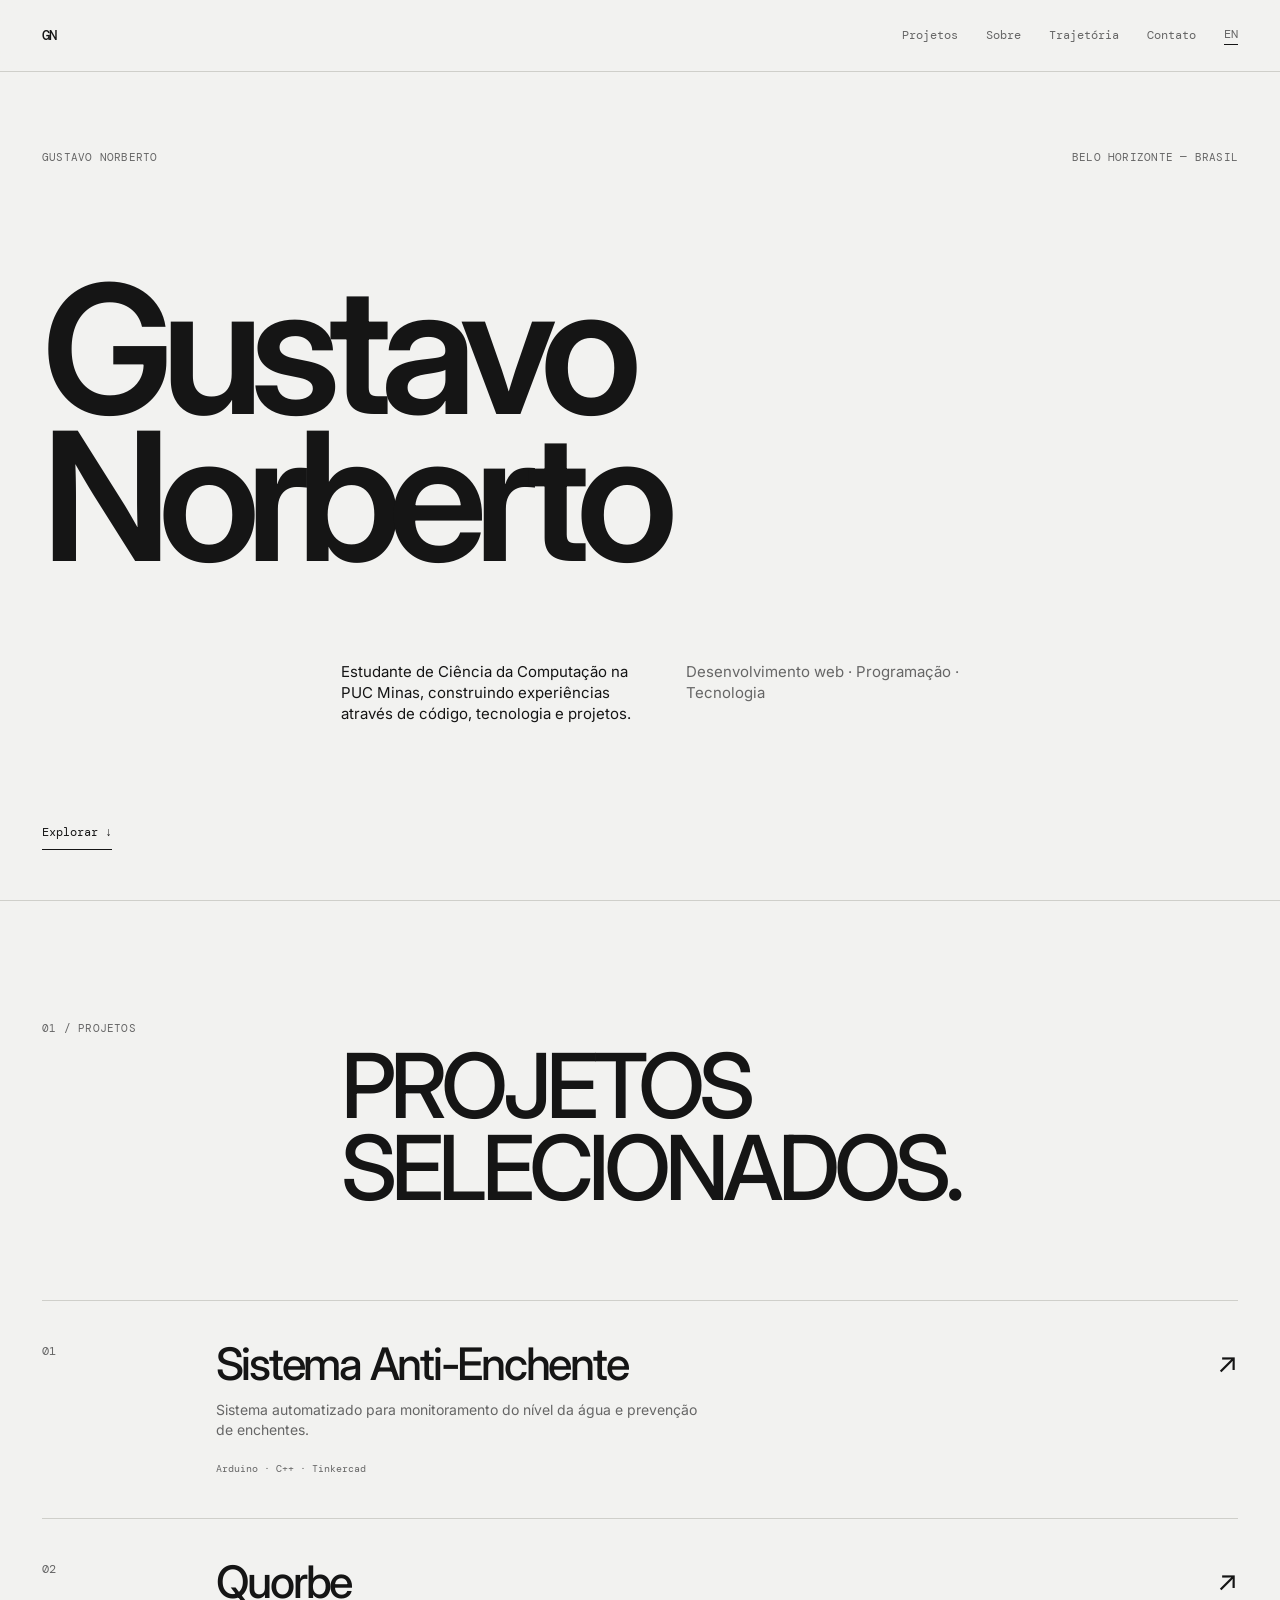
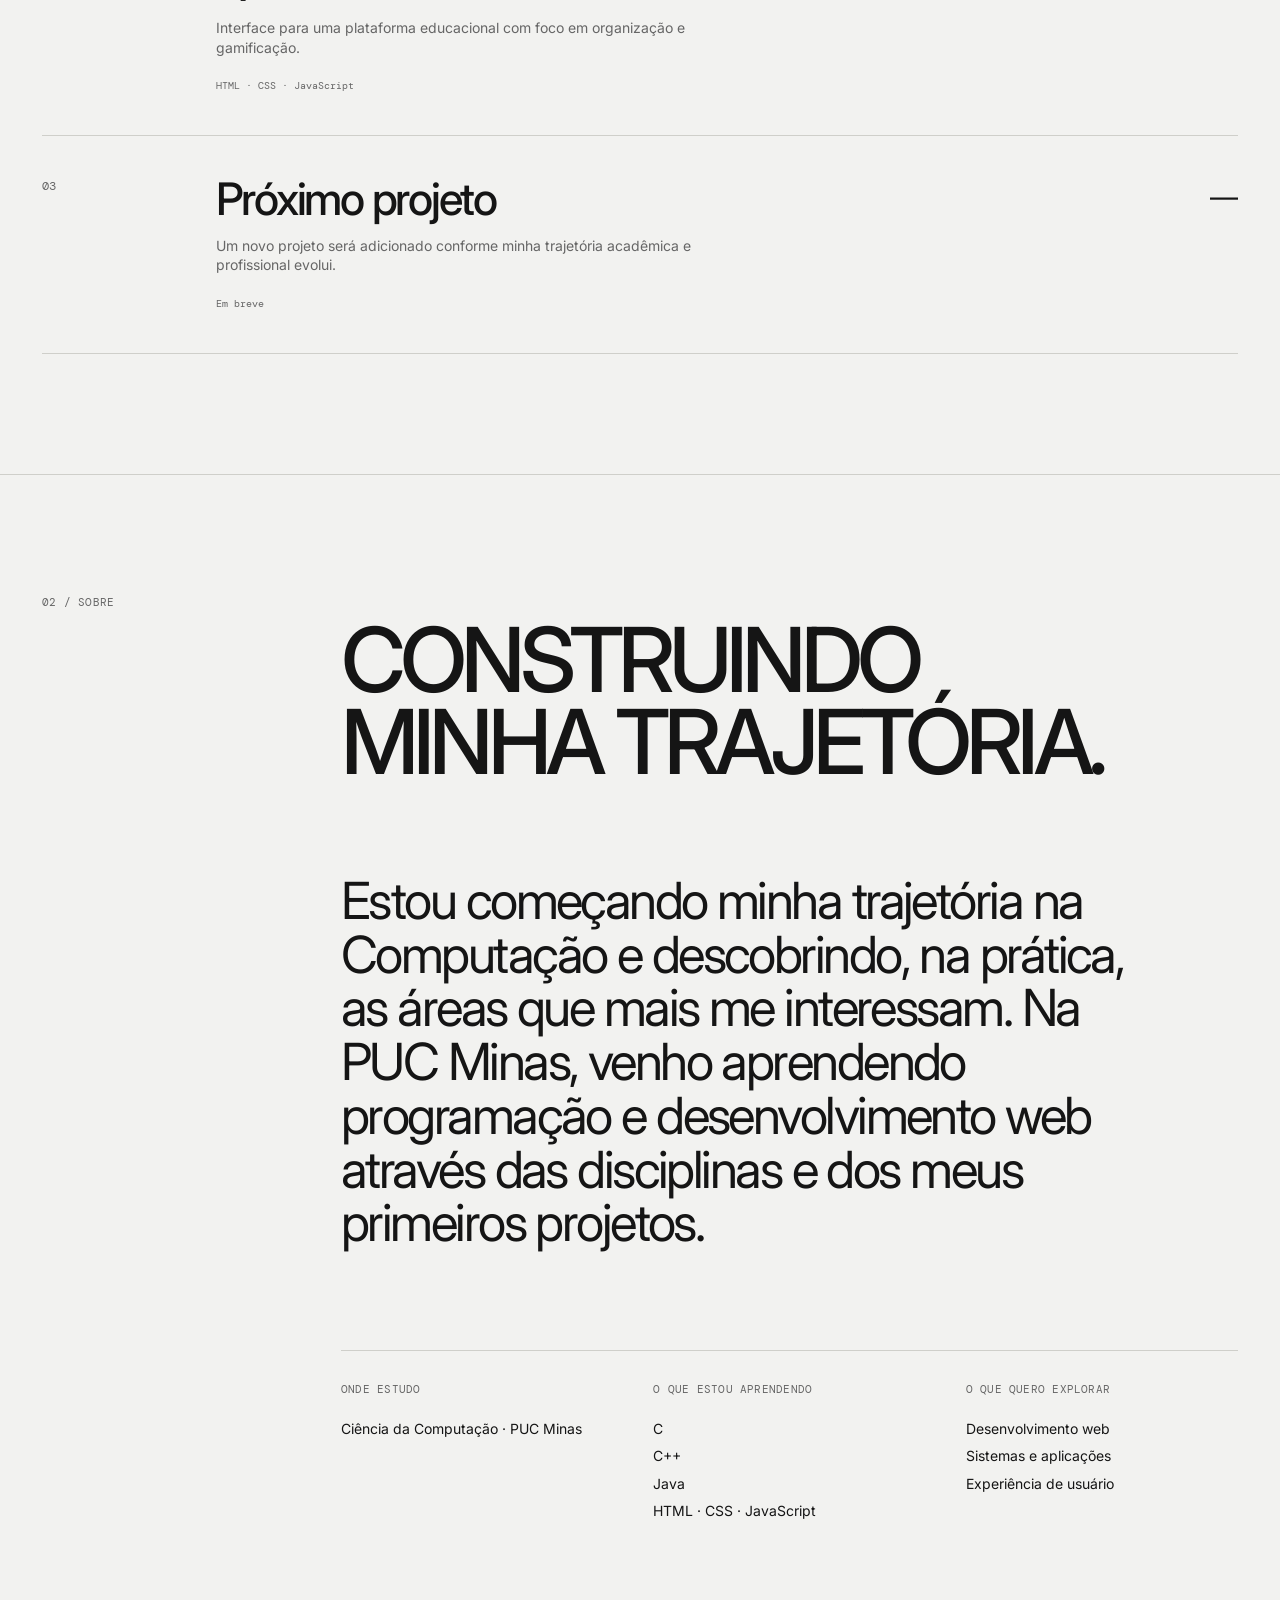
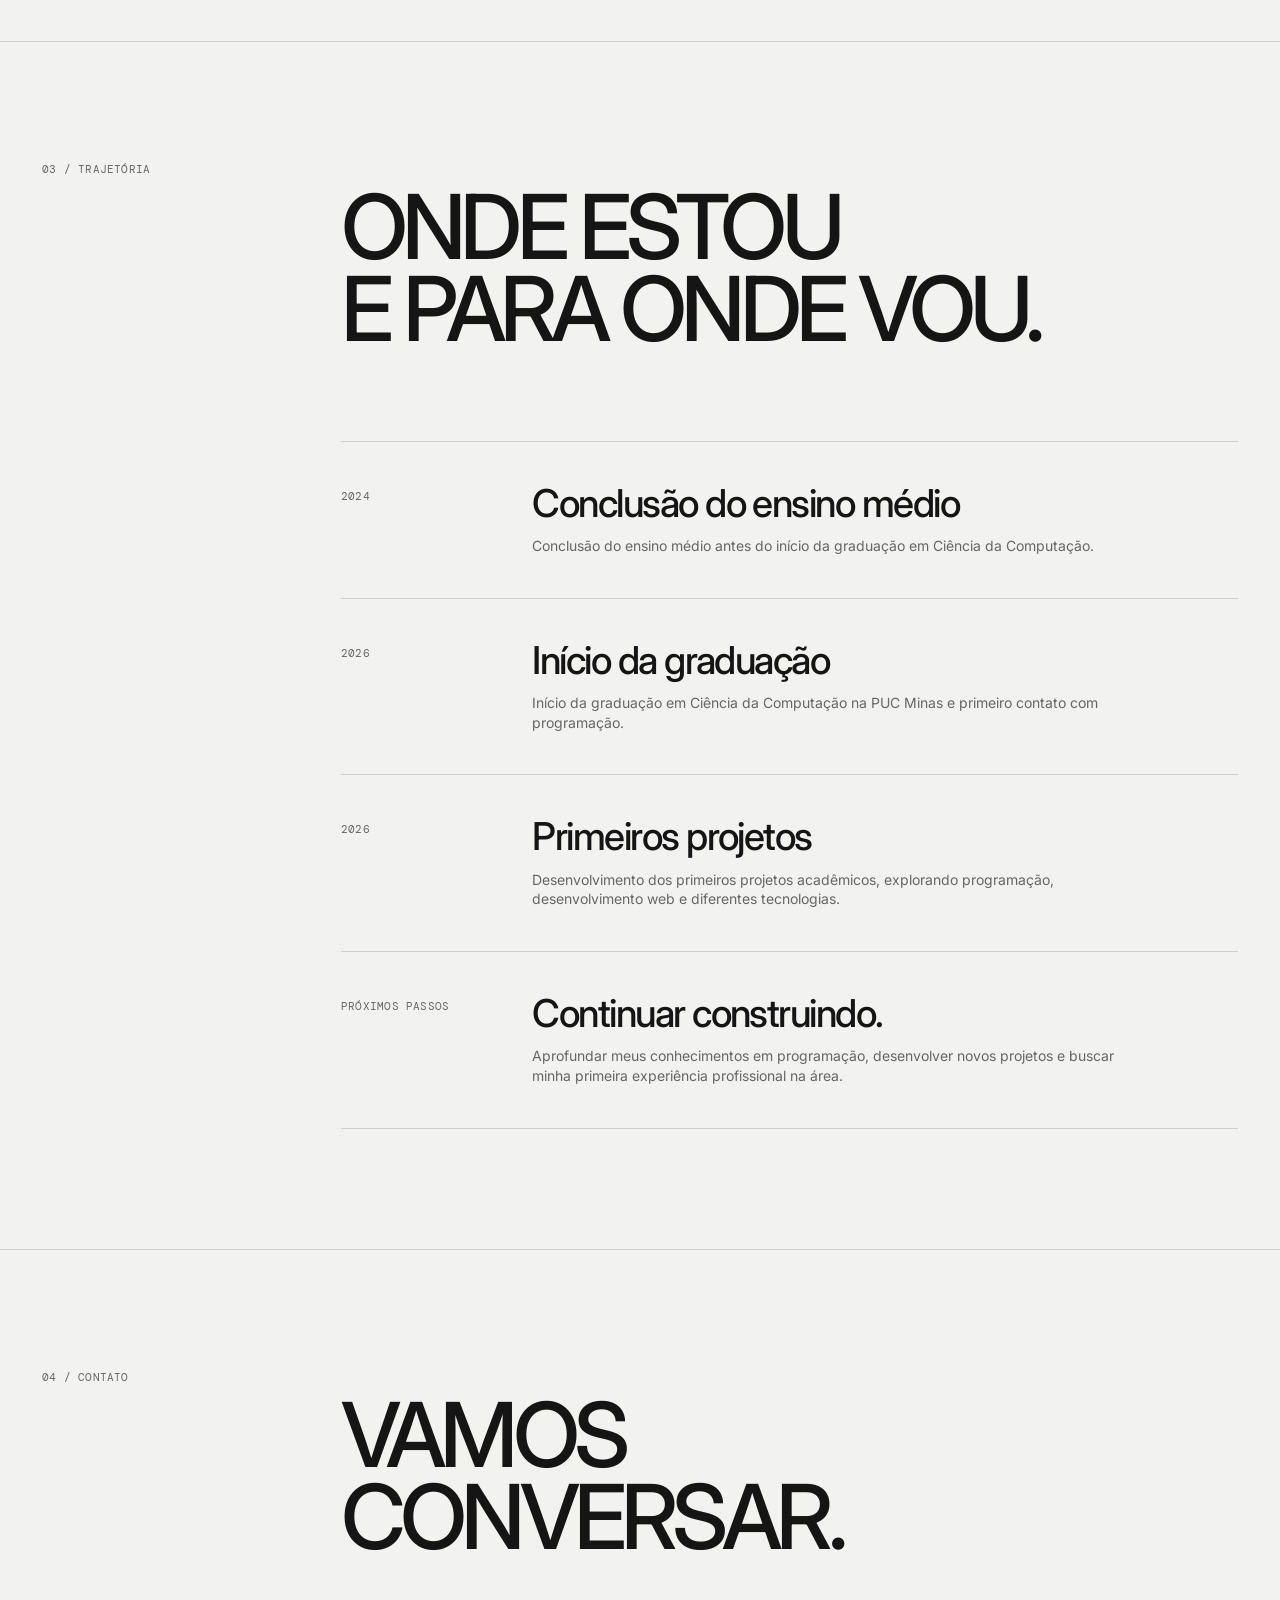
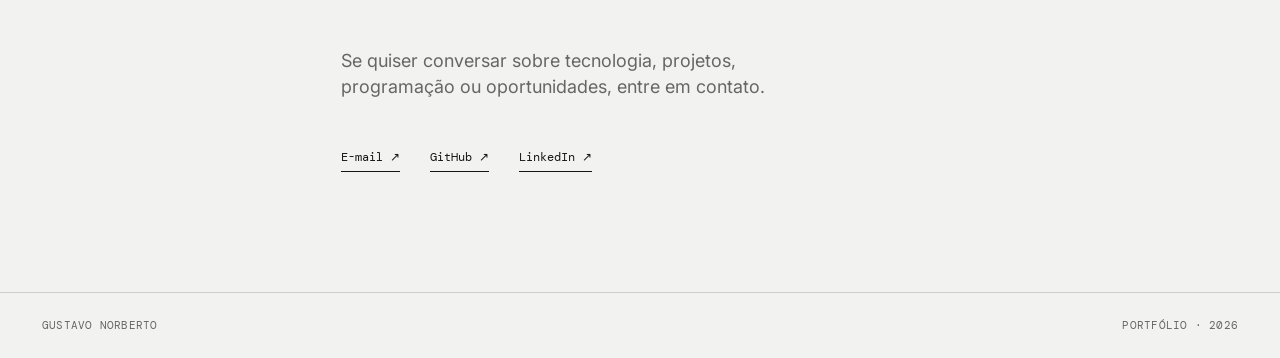
==== index.html @ da874406 "Adiciona portfólio" ====
<!DOCTYPE html>
<html lang="pt-BR">

<head>
    <meta charset="UTF-8">
    <meta name="viewport" content="width=device-width, initial-scale=1.0">

    <title>Gustavo Norberto — Portfólio</title>

    <link rel="stylesheet" href="css/style.css">
</head>

<body>

    <header>

        <a href="index.html" class="logo">GN</a>

        <nav>
            <a href="#projetos" data-pt="Projetos" data-en="Projects">Projetos</a>
            <a href="#sobre" data-pt="Sobre" data-en="About">Sobre</a>
            <a href="#trajetoria" data-pt="Trajetória" data-en="Journey">Trajetória</a>
            <a href="#contato" data-pt="Contato" data-en="Contact">Contato</a>

            <button id="language-toggle">EN</button>
        </nav>

    </header>

    <main>

        <section class="hero">

            <div class="hero-meta">
                <span>Gustavo Norberto</span>
                <span
                    data-pt="Belo Horizonte — Brasil"
                    data-en="Belo Horizonte — Brazil"
                >
                    Belo Horizonte — Brasil
                </span>
            </div>

            <div class="hero-title">

                <h1>
                    Gustavo<br>
                    Norberto
                </h1>

            </div>

            <div class="hero-info">

                <p
                    data-pt="Estudante de Ciência da Computação na PUC Minas, construindo experiências através de código, tecnologia e projetos."
                    data-en="Computer Science student at PUC Minas, building experiences through code, technology and projects."
                >
                    Estudante de Ciência da Computação na PUC Minas,
                    construindo experiências através de código,
                    tecnologia e projetos.
                </p>

                <p
                    data-pt="Desenvolvimento web · Programação · Tecnologia"
                    data-en="Web development · Programming · Technology"
                >
                    Desenvolvimento web · Programação · Tecnologia
                </p>

            </div>

            <a
                href="#projetos"
                class="scroll-link"
                data-pt="Explorar ↓"
                data-en="Explore ↓"
            >
                Explorar ↓
            </a>

        </section>

        <section class="projects" id="projetos">

            <div class="section-intro">

                <span
                    data-pt="01 / Projetos"
                    data-en="01 / Projects"
                >
                    01 / Projetos
                </span>

                <div>

                    <h2>
                        <span
                            data-pt="Projetos selecionados."
                            data-en="Selected projects."
                        >
                            Projetos selecionados.
                        </span>
                    </h2>

                </div>

            </div>

            <div class="project-list">

                <a href="projeto-enchente.html" class="project">

                    <span class="project-number">
                        01
                    </span>

                    <div class="project-info">

                        <h3
                            data-pt="Sistema Anti-Enchente"
                            data-en="Flood Prevention System"
                        >
                            Sistema Anti-Enchente
                        </h3>

                        <p
                            data-pt="Sistema automatizado para monitoramento do nível da água e prevenção de enchentes."
                            data-en="Automated system for monitoring water levels and preventing floods."
                        >
                            Sistema automatizado para monitoramento
                            do nível da água e prevenção de enchentes.
                        </p>

                        <span>
                            Arduino · C++ · Tinkercad
                        </span>

                    </div>

                    <span class="project-arrow">
                        ↗
                    </span>

                </a>

                <a href="projeto-estudos.html" class="project">

                    <span class="project-number">
                        02
                    </span>

                    <div class="project-info">

                        <h3>
                            Quorbe
                        </h3>

                        <p
                            data-pt="Interface para uma plataforma educacional com foco em organização e gamificação."
                            data-en="Interface for an educational platform focused on organization and gamification."
                        >
                            Interface para uma plataforma educacional
                            com foco em organização e gamificação.
                        </p>

                        <span>
                            HTML · CSS · JavaScript
                        </span>

                    </div>

                    <span class="project-arrow">
                        ↗
                    </span>

                </a>

                <a href="#" class="project">

                    <span class="project-number">
                        03
                    </span>

                    <div class="project-info">

                        <h3
                            data-pt="Próximo projeto"
                            data-en="Next project"
                        >
                            Próximo projeto
                        </h3>

                        <p
                            data-pt="Um novo projeto será adicionado conforme minha trajetória acadêmica e profissional evolui."
                            data-en="A new project will be added as my academic and professional journey evolves."
                        >
                            Um novo projeto será adicionado conforme
                            minha trajetória acadêmica e profissional evolui.
                        </p>

                        <span
                            data-pt="Em breve"
                            data-en="Coming soon"
                        >
                            Em breve
                        </span>

                    </div>

                    <span class="project-arrow">
                        —
                    </span>

                </a>

            </div>

        </section>

        <section class="about" id="sobre">

            <div class="section-intro">

                <span
                    data-pt="02 / Sobre"
                    data-en="02 / About"
                >
                    02 / Sobre
                </span>

                <div>

                    <h2>
                        <span
                            data-pt="Construindo"
                            data-en="Building"
                        >
                            Construindo
                        </span>
                        <br>
                        <span
                            data-pt="minha trajetória."
                            data-en="my journey."
                        >
                            minha trajetória.
                        </span>
                    </h2>

                </div>

            </div>

            <div class="about-content">

                <p
                    class="about-text"
                    data-pt="Estou começando minha trajetória na Computação e descobrindo, na prática, as áreas que mais me interessam. Na PUC Minas, venho aprendendo programação e desenvolvimento web através das disciplinas e dos meus primeiros projetos."
                    data-en="I am starting my journey in Computer Science and discovering, through practice, the areas that interest me most. At PUC Minas, I have been learning programming and web development through my courses and my first projects."
                >
                    Estou começando minha trajetória na Computação e descobrindo,
                    na prática, as áreas que mais me interessam. Na PUC Minas,
                    venho aprendendo programação e desenvolvimento web através
                    das disciplinas e dos meus primeiros projetos.
                </p>

                <div class="about-details">

                    <div>

                        <span
                            data-pt="Onde estudo"
                            data-en="Where I study"
                        >
                            Onde estudo
                        </span>

                        <p
                            data-pt="Ciência da Computação · PUC Minas"
                            data-en="Computer Science · PUC Minas"
                        >
                            Ciência da Computação · PUC Minas
                        </p>

                    </div>

                    <div>

                        <span
                            data-pt="O que estou aprendendo"
                            data-en="What I am learning"
                        >
                            O que estou aprendendo
                        </span>

                        <p>C</p>
                        <p>C++</p>
                        <p>Java</p>
                        <p>HTML · CSS · JavaScript</p>

                    </div>

                    <div>

                        <span
                            data-pt="O que quero explorar"
                            data-en="What I want to explore"
                        >
                            O que quero explorar
                        </span>

                        <p
                            data-pt="Desenvolvimento web"
                            data-en="Web development"
                        >
                            Desenvolvimento web
                        </p>

                        <p
                            data-pt="Sistemas e aplicações"
                            data-en="Systems and applications"
                        >
                            Sistemas e aplicações
                        </p>

                        <p
                            data-pt="Experiência de usuário"
                            data-en="User experience"
                        >
                            Experiência de usuário
                        </p>

                    </div>

                </div>

            </div>

        </section>

        <section class="timeline" id="trajetoria">

            <div class="section-intro">

                <span
                    data-pt="03 / Trajetória"
                    data-en="03 / Journey"
                >
                    03 / Trajetória
                </span>

                <div>

                    <h2>
                        <span
                            data-pt="Onde estou"
                            data-en="Where I am"
                        >
                            Onde estou
                        </span>
                        <br>
                        <span
                            data-pt="e para onde vou."
                            data-en="and where I am going."
                        >
                            e para onde vou.
                        </span>
                    </h2>

                </div>

            </div>

            <div class="timeline-list">

                <div class="timeline-item">

                    <span>
                        2024
                    </span>

                    <div>

                        <h3
                            data-pt="Conclusão do ensino médio"
                            data-en="High school graduation"
                        >
                            Conclusão do ensino médio
                        </h3>

                        <p
                            data-pt="Conclusão do ensino médio antes do início da graduação em Ciência da Computação."
                            data-en="High school graduation before starting my Computer Science degree."
                        >
                            Conclusão do ensino médio antes do início
                            da graduação em Ciência da Computação.
                        </p>

                    </div>

                </div>

                <div class="timeline-item">

                    <span>
                        2026
                    </span>

                    <div>

                        <h3
                            data-pt="Início da graduação"
                            data-en="Starting university"
                        >
                            Início da graduação
                        </h3>

                        <p
                            data-pt="Início da graduação em Ciência da Computação na PUC Minas e primeiro contato com programação."
                            data-en="Started my Computer Science degree at PUC Minas and had my first contact with programming."
                        >
                            Início da graduação em Ciência da Computação
                            na PUC Minas e primeiro contato com programação.
                        </p>

                    </div>

                </div>

                <div class="timeline-item">

                    <span>
                        2026
                    </span>

                    <div>

                        <h3
                            data-pt="Primeiros projetos"
                            data-en="First projects"
                        >
                            Primeiros projetos
                        </h3>

                        <p
                            data-pt="Desenvolvimento dos primeiros projetos acadêmicos, explorando programação, desenvolvimento web e diferentes tecnologias."
                            data-en="Developed my first academic projects, exploring programming, web development and different technologies."
                        >
                            Desenvolvimento dos primeiros projetos acadêmicos,
                            explorando programação, desenvolvimento web e
                            diferentes tecnologias.
                        </p>

                    </div>

                </div>

                <div class="timeline-item">

                    <span
                        data-pt="Próximos passos"
                        data-en="Next steps"
                    >
                        Próximos passos
                    </span>

                    <div>

                        <h3
                            data-pt="Continuar construindo."
                            data-en="Keep building."
                        >
                            Continuar construindo.
                        </h3>

                        <p
                            data-pt="Aprofundar meus conhecimentos em programação, desenvolver novos projetos e buscar minha primeira experiência profissional na área."
                            data-en="Deepen my programming knowledge, develop new projects and pursue my first professional experience in the field."
                        >
                            Aprofundar meus conhecimentos em programação,
                            desenvolver novos projetos e buscar minha
                            primeira experiência profissional na área.
                        </p>

                    </div>

                </div>

            </div>

        </section>

        <section class="contact" id="contato">

            <div class="section-intro">

                <span
                    data-pt="04 / Contato"
                    data-en="04 / Contact"
                >
                    04 / Contato
                </span>

                <div>

                    <h2>
                        <span
                            data-pt="Vamos"
                            data-en="Let's"
                        >
                            Vamos
                        </span>
                        <br>
                        <span
                            data-pt="conversar."
                            data-en="talk."
                        >
                            conversar.
                        </span>
                    </h2>

                </div>

            </div>

            <div class="contact-content">

                <p
                    data-pt="Se quiser conversar sobre tecnologia, projetos, programação ou oportunidades, entre em contato."
                    data-en="If you would like to talk about technology, projects, programming or opportunities, get in touch."
                >
                    Se quiser conversar sobre tecnologia, projetos,
                    programação ou oportunidades, entre em contato.
                </p>

                <div class="social-links">

                    <a
                        href="mailto:gustavonmsouza@gmail.com"
                    >
                        E-mail ↗
                    </a>

                    <a
                        href="https://github.com/gustavonmsouza"
                        target="_blank"
                    >
                        GitHub ↗
                    </a>

                    <a
                        href="https://www.linkedin.com/in/gustavo-norberto"
                        target="_blank"
                    >
                        LinkedIn ↗
                    </a>

                </div>

            </div>

        </section>

    </main>

    <footer>

        <span>
            Gustavo Norberto
        </span>

        <span
            data-pt="Portfólio · 2026"
            data-en="Portfolio · 2026"
        >
            Portfólio · 2026
        </span>

    </footer>

    <script src="js/script.js"></script>

</body>

</html>
---- css/style.css ----
@import url('https://fonts.googleapis.com/css2?family=DM+Mono:wght@400;500&family=Inter:wght@400;500;600;700&display=swap');

:root {
    --cor-fundo: #F2F2F0;
    --cor-texto: #151515;
    --cor-texto-secundario: #666666;
    --cor-linha: #CFCFCA;
    --cor-fundo-suave: #E3E3DF;
}

* {
    margin: 0;
    padding: 0;
    box-sizing: border-box;
}

html {
    scroll-behavior: smooth;
}

body {
    background: var(--cor-fundo);
    color: var(--cor-texto);
    font-family: Inter, Arial, sans-serif;
    line-height: 1.4;
}

a {
    color: inherit;
    text-decoration: none;
}

header {
    position: fixed;
    top: 0;
    left: 0;
    width: 100%;
    height: 72px;
    padding: 0 42px;
    display: flex;
    align-items: center;
    justify-content: space-between;
    background: rgba(242, 242, 240, 0.88);
    backdrop-filter: blur(12px);
    border-bottom: 1px solid var(--cor-linha);
    z-index: 100;
}

.logo {
    font-family: "DM Mono", monospace;
    font-size: 14px;
    font-weight: 500;
    letter-spacing: -0.04em;
}

nav {
    display: flex;
    align-items: center;
    gap: 28px;
}

nav a {
    font-family: "DM Mono", monospace;
    font-size: 12px;
    color: var(--cor-texto-secundario);
    transition: color 0.2s ease;
}

nav a:hover {
    color: var(--cor-texto);
}

main {
    width: 100%;
}

section {
    width: 100%;
    max-width: 1440px;
    margin: 0 auto;
    padding: 120px 42px;
}

.hero {
    min-height: 100vh;
    padding-top: 150px;
    padding-bottom: 50px;
    display: flex;
    flex-direction: column;
    justify-content: space-between;
}

.hero-meta,
.section-intro,
.about-details span,
.timeline-item > span,
footer,
.label {
    font-family: "DM Mono", monospace;
    font-size: 11px;
    letter-spacing: 0.02em;
    text-transform: uppercase;
}

.hero-meta {
    display: flex;
    justify-content: space-between;
    color: var(--cor-texto-secundario);
}

.hero-title {
    padding: 80px 0 60px;
}

.hero-title h1 {
    font-size: clamp(72px, 14vw, 205px);
    line-height: 0.82;
    letter-spacing: -0.075em;
    font-weight: 600;
}

.hero-info {
    display: grid;
    grid-template-columns: 1fr 1fr;
    gap: 40px;
    max-width: 650px;
    margin-left: 25%;
    font-size: 15px;
}

.hero-info p:first-child {
    max-width: 330px;
}

.hero-info p:last-child {
    color: var(--cor-texto-secundario);
}

.scroll-link {
    width: fit-content;
    margin-top: 70px;
    padding-bottom: 8px;
    border-bottom: 1px solid var(--cor-texto);
    font-family: "DM Mono", monospace;
    font-size: 12px;
    transition: padding 0.2s ease;
}

.scroll-link:hover {
    padding-right: 18px;
}

.projects,
.about,
.timeline,
.contact {
    border-top: 1px solid var(--cor-linha);
}

.section-intro {
    display: grid;
    grid-template-columns: 25% 75%;
    color: var(--cor-texto-secundario);
    margin-bottom: 90px;
}

.section-intro > div {
    color: var(--cor-texto);
}

.section-intro h2 {
    margin-top: 24px;
    font-family: Inter, Arial, sans-serif;
    font-size: clamp(50px, 7vw, 100px);
    line-height: 0.92;
    letter-spacing: -0.065em;
    font-weight: 500;
}

.project-list {
    border-top: 1px solid var(--cor-linha);
}

.project {
    position: relative;
    display: grid;
    grid-template-columns: 12% 1fr 8%;
    gap: 30px;
    padding: 42px 0;
    border-bottom: 1px solid var(--cor-linha);
    transition: padding 0.35s ease, background 0.35s ease;
    overflow: hidden;
}

.project::before {
    content: "";
    position: absolute;
    left: 0;
    bottom: 0;
    width: 0;
    height: 1px;
    background: var(--cor-texto);
    transition: width 0.5s ease;
}

.project:hover {
    padding-left: 22px;
    padding-right: 22px;
    background: var(--cor-fundo-suave);
}

.project:hover::before {
    width: 100%;
}

.project-number {
    font-family: "DM Mono", monospace;
    font-size: 12px;
    color: var(--cor-texto-secundario);
}

.project-info h3 {
    font-size: clamp(28px, 3.5vw, 50px);
    line-height: 0.95;
    letter-spacing: -0.05em;
    font-weight: 500;
    transition: transform 0.35s ease;
}

.project:hover .project-info h3 {
    transform: translateX(8px);
}

.project-info p {
    max-width: 500px;
    margin-top: 15px;
    color: var(--cor-texto-secundario);
    font-size: 14px;
}

.project-info span {
    display: block;
    margin-top: 22px;
    font-family: "DM Mono", monospace;
    font-size: 10px;
    color: var(--cor-texto-secundario);
}

.project-arrow {
    justify-self: end;
    align-self: start;
    font-size: 28px;
    transition: transform 0.35s ease;
}

.project:hover .project-arrow {
    transform: translate(8px, -8px);
}

.about-content {
    display: grid;
    grid-template-columns: 25% 75%;
}

.about-text {
    grid-column: 2;
    max-width: 800px;
    font-size: clamp(28px, 4vw, 58px);
    line-height: 1.05;
    letter-spacing: -0.05em;
}

.about-details {
    grid-column: 2;
    display: grid;
    grid-template-columns: repeat(3, 1fr);
    gap: 40px;
    margin-top: 100px;
    padding-top: 25px;
    border-top: 1px solid var(--cor-linha);
}

.about-details span {
    color: var(--cor-texto-secundario);
}

.about-details p {
    margin-top: 8px;
    font-size: 14px;
}

.about-details p:first-of-type {
    margin-top: 20px;
}

.timeline-list {
    margin-left: 25%;
    border-top: 1px solid var(--cor-linha);
}

.timeline-item {
    display: grid;
    grid-template-columns: 18% 1fr;
    gap: 30px;
    padding: 42px 0;
    border-bottom: 1px solid var(--cor-linha);
    transition: background 0.3s ease, padding-left 0.3s ease, padding-right 0.3s ease;
}

.timeline-item:hover {
    padding-left: 18px;
    padding-right: 18px;
    background: var(--cor-fundo-suave);
}

.timeline-item > span {
    padding-top: 5px;
    color: var(--cor-texto-secundario);
    transition: color 0.3s ease;
}

.timeline-item:hover > span {
    color: var(--cor-texto);
}

.timeline-item h3 {
    font-size: clamp(26px, 3vw, 42px);
    line-height: 1;
    letter-spacing: -0.04em;
    font-weight: 500;
    transition: transform 0.3s ease;
}

.timeline-item:hover h3 {
    transform: translateX(8px);
}

.timeline-item p {
    max-width: 600px;
    margin-top: 14px;
    color: var(--cor-texto-secundario);
    font-size: 14px;
}

.contact-content {
    margin-left: 25%;
    max-width: 750px;
}

.contact-content > p {
    max-width: 500px;
    color: var(--cor-texto-secundario);
    font-size: 18px;
}

.social-links {
    display: flex;
    gap: 30px;
    margin-top: 50px;
}

.social-links a {
    font-family: "DM Mono", monospace;
    font-size: 12px;
    border-bottom: 1px solid var(--cor-texto);
    padding-bottom: 5px;
}

#language-toggle {
    background: none;
    border: 0;
    border-bottom: 1px solid var(--cor-texto);
    color: var(--cor-texto-secundario);
    padding: 0 0 2px;
    margin: 0;
    font-family: "DM Mono", monospace;
    font-size: 12px;
    line-height: 1.4;
    cursor: pointer;
    transition: color 0.2s ease, opacity 0.2s ease;
}

#language-toggle:hover {
    color: var(--cor-texto);
    opacity: 0.5;
}

footer {
    max-width: 1440px;
    margin: 0 auto;
    padding: 25px 42px;
    display: flex;
    justify-content: space-between;
    color: var(--cor-texto-secundario);
    border-top: 1px solid var(--cor-linha);
}

@media (max-width: 800px) {

    header {
        height: 64px;
        padding: 0 20px;
    }

    nav {
        gap: 14px;
    }

    nav a {
        font-size: 10px;
    }

    #language-toggle {
        font-size: 10px;
    }

    section {
        padding: 90px 20px;
    }

    .hero {
        padding-top: 120px;
    }

    .hero-meta {
        font-size: 9px;
    }

    .hero-meta span:last-child {
        display: none;
    }

    .hero-title {
        padding: 70px 0 45px;
    }

    .hero-title h1 {
        font-size: clamp(64px, 19vw, 130px);
    }

    .hero-info {
        grid-template-columns: 1fr;
        margin-left: 0;
        gap: 12px;
    }

    .hero-info p:last-child {
        margin-top: 10px;
    }

    .section-intro {
        grid-template-columns: 1fr;
        gap: 25px;
        margin-bottom: 60px;
    }

    .section-intro h2 {
        font-size: 55px;
    }

    .project {
        grid-template-columns: 40px 1fr 25px;
        gap: 10px;
        padding: 28px 0;
    }

    .project:hover {
        padding-left: 8px;
        padding-right: 8px;
    }

    .project-info h3 {
        font-size: 27px;
    }

    .project-info p {
        font-size: 13px;
    }

    .project-arrow {
        font-size: 20px;
    }

    .about-content {
        display: block;
    }

    .about-text {
        font-size: 34px;
    }

    .about-details {
        grid-template-columns: 1fr;
        gap: 35px;
        margin-top: 70px;
    }

    .timeline-list,
    .contact-content {
        margin-left: 0;
    }

    .timeline-item {
        grid-template-columns: 1fr;
        gap: 20px;
        padding: 30px 0;
    }

    .timeline-item:hover {
        padding-left: 8px;
        padding-right: 8px;
    }

    .timeline-item h3 {
        font-size: 30px;
    }

    footer {
        padding: 22px 20px;
        font-size: 9px;
    }
}
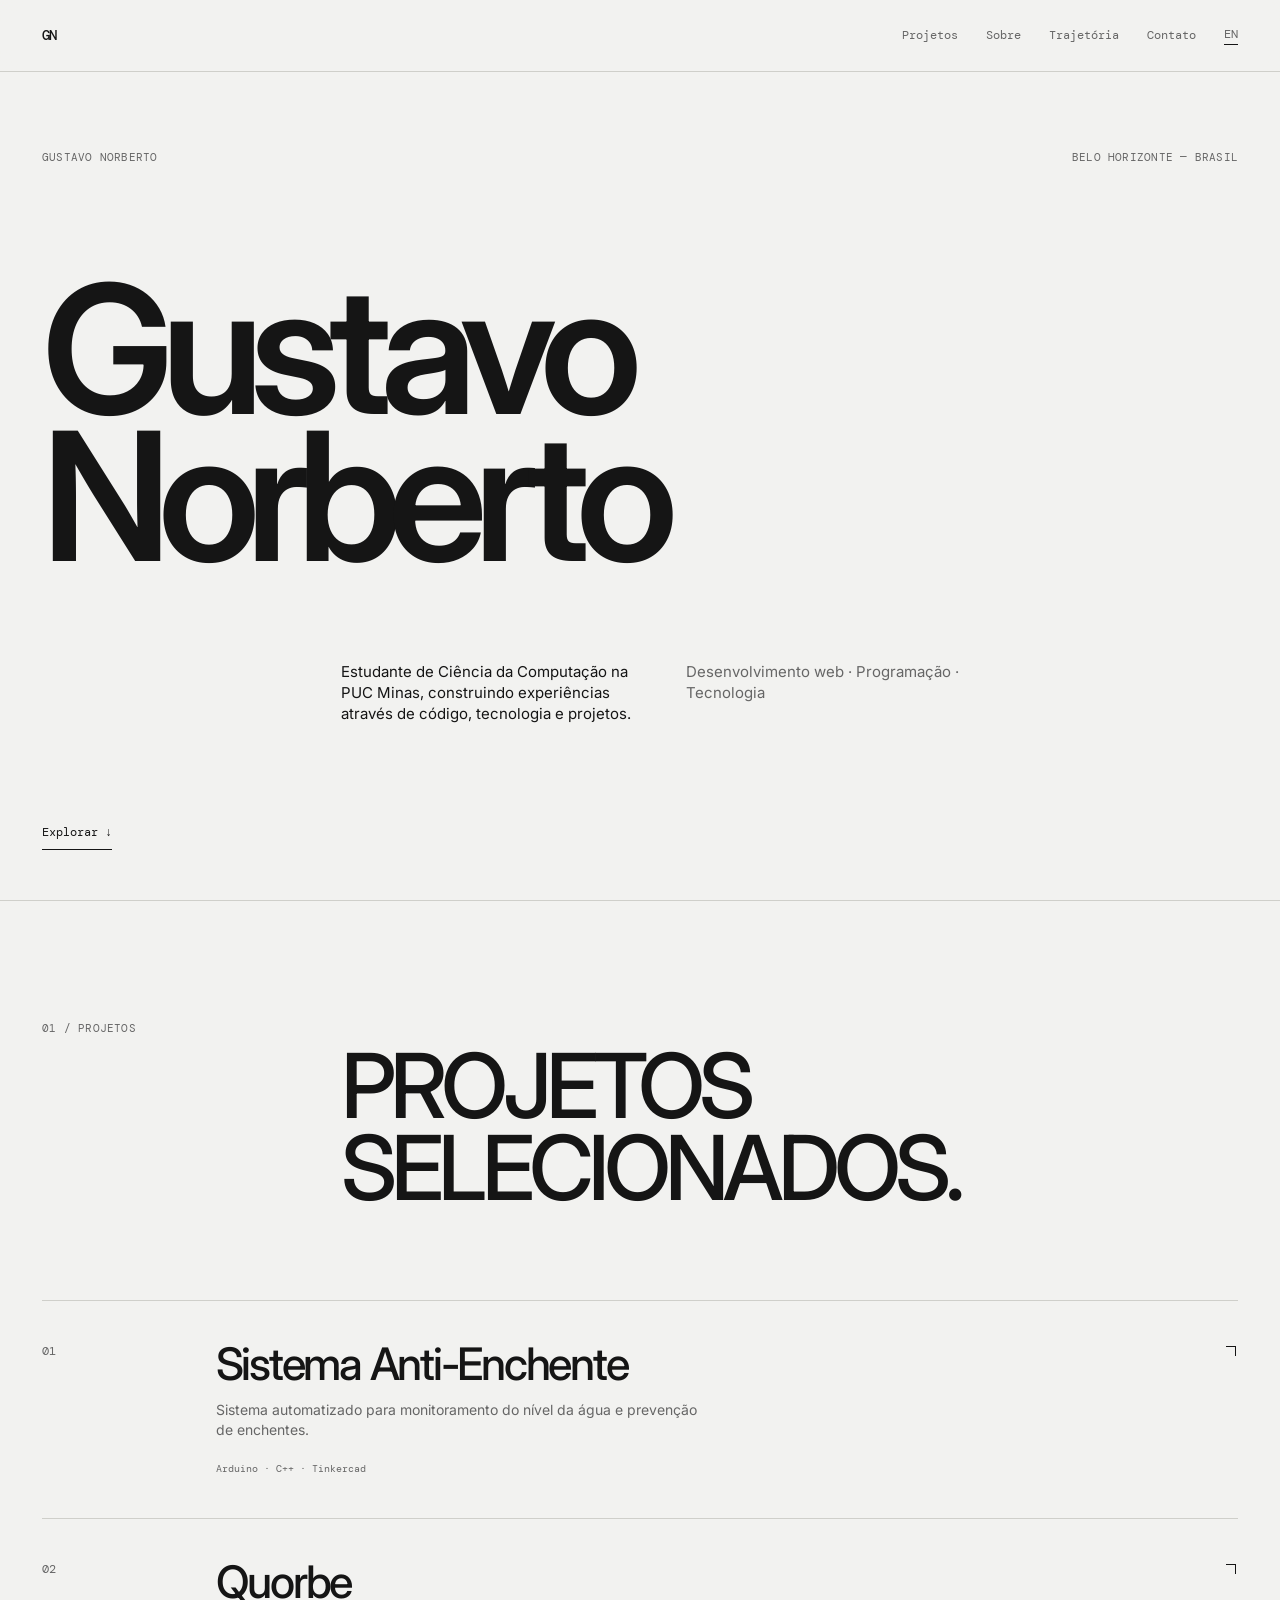
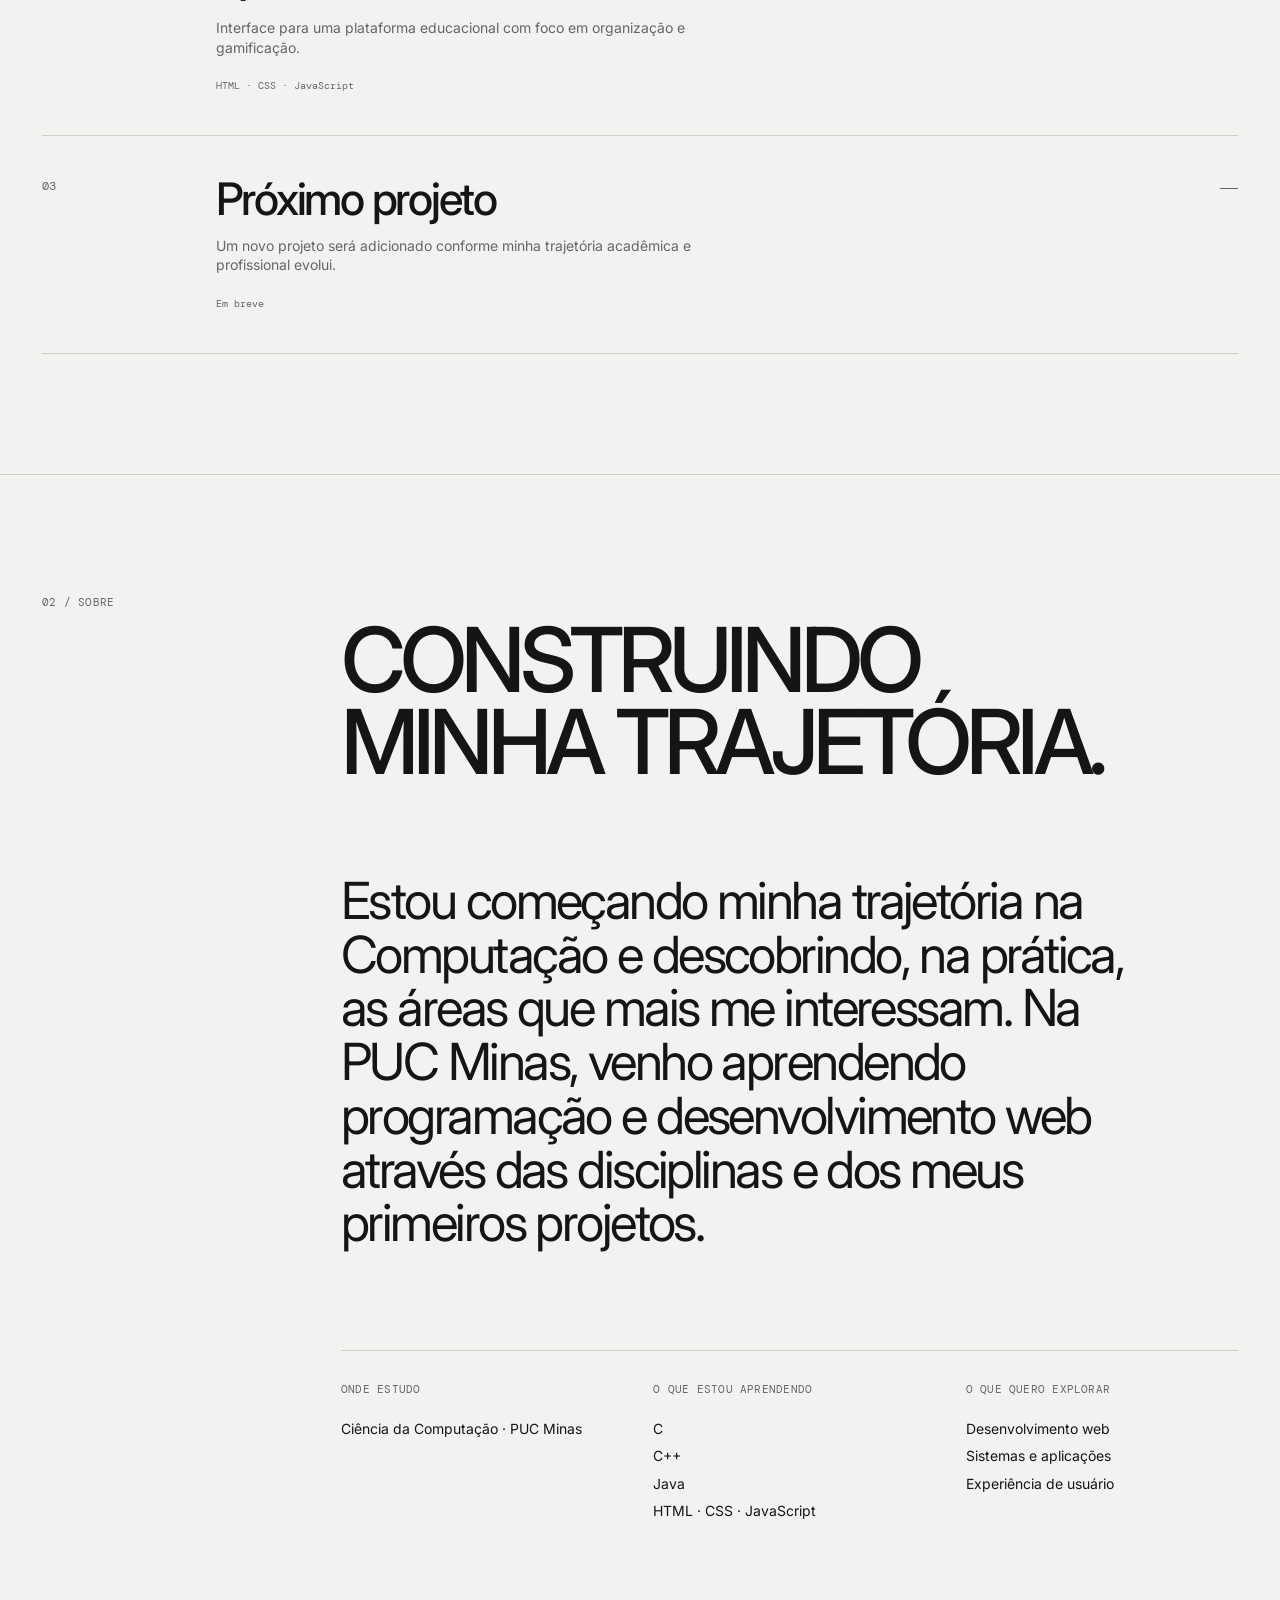
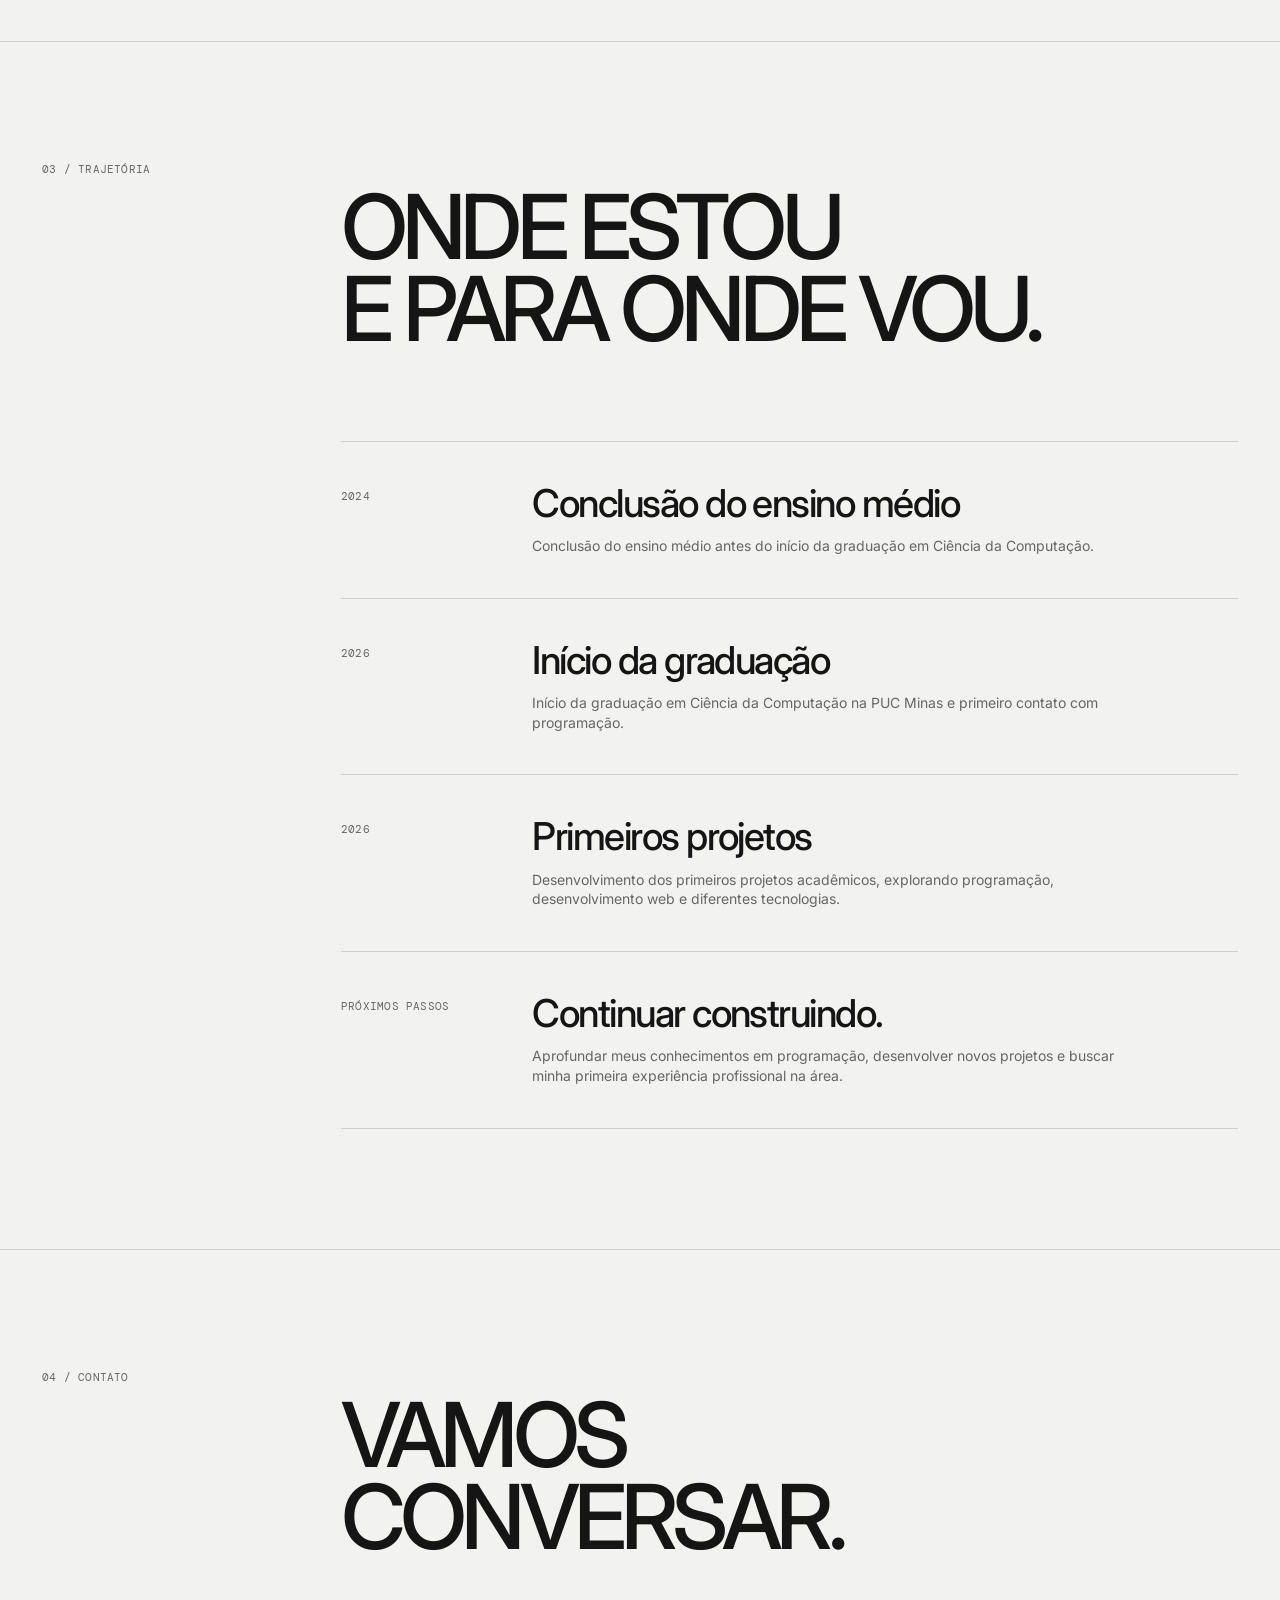
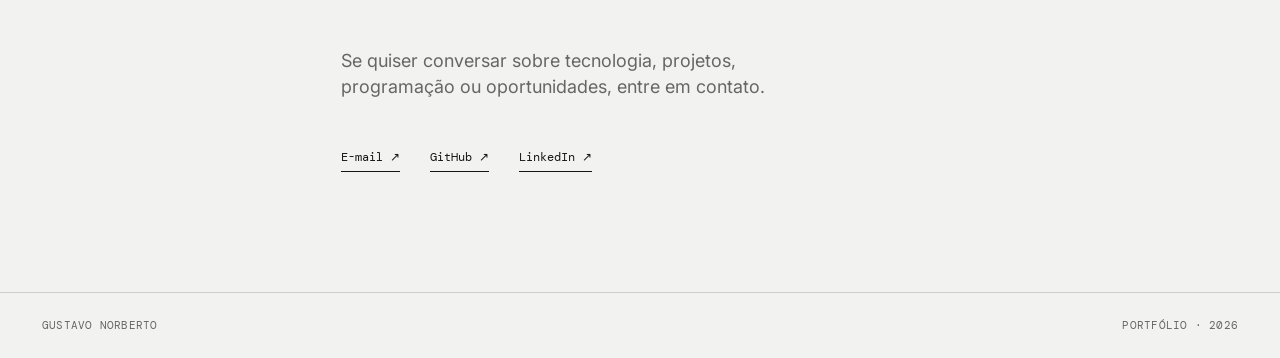
==== commit 6c811606: "Ajustes nos projetos" ====
--- a/index.html
+++ b/index.html
@@ -138,9 +138,7 @@
 
                     </div>
 
-                    <span class="project-arrow">
-                        ↗
-                    </span>
+                    <span class="project-arrow" aria-hidden="true"></span>
 
                 </a>
 
@@ -170,9 +168,7 @@
 
                     </div>
 
-                    <span class="project-arrow">
-                        ↗
-                    </span>
+                    <span class="project-arrow" aria-hidden="true"></span>
 
                 </a>
 
@@ -208,9 +204,7 @@
 
                     </div>
 
-                    <span class="project-arrow">
-                        —
-                    </span>
+                    <span class="project-placeholder" aria-hidden="true"></span>
 
                 </a>
 
--- a/css/style.css
+++ b/css/style.css
@@ -16,6 +16,7 @@
 
 html {
     scroll-behavior: smooth;
+    -webkit-text-size-adjust: 100%;
 }
 
 body {
@@ -23,11 +24,13 @@
     color: var(--cor-texto);
     font-family: Inter, Arial, sans-serif;
     line-height: 1.4;
+    overflow-wrap: break-word;
 }
 
 a {
     color: inherit;
     text-decoration: none;
+    -webkit-tap-highlight-color: transparent;
 }
 
 header {
@@ -40,13 +43,16 @@
     display: flex;
     align-items: center;
     justify-content: space-between;
+    gap: 20px;
     background: rgba(242, 242, 240, 0.88);
+    -webkit-backdrop-filter: blur(12px);
     backdrop-filter: blur(12px);
     border-bottom: 1px solid var(--cor-linha);
     z-index: 100;
 }
 
 .logo {
+    flex-shrink: 0;
     font-family: "DM Mono", monospace;
     font-size: 14px;
     font-weight: 500;
@@ -83,6 +89,7 @@
 
 .hero {
     min-height: 100vh;
+    min-height: 100svh;
     padding-top: 150px;
     padding-bottom: 50px;
     display: flex;
@@ -105,6 +112,7 @@
 .hero-meta {
     display: flex;
     justify-content: space-between;
+    gap: 20px;
     color: var(--cor-texto-secundario);
 }
 
@@ -184,7 +192,7 @@
 .project {
     position: relative;
     display: grid;
-    grid-template-columns: 12% 1fr 8%;
+    grid-template-columns: 12% minmax(0, 1fr) 8%;
     gap: 30px;
     padding: 42px 0;
     border-bottom: 1px solid var(--cor-linha);
@@ -219,6 +227,10 @@
     color: var(--cor-texto-secundario);
 }
 
+.project-info {
+    min-width: 0;
+}
+
 .project-info h3 {
     font-size: clamp(28px, 3.5vw, 50px);
     line-height: 0.95;
@@ -247,14 +259,44 @@
 }
 
 .project-arrow {
+    position: relative;
+    display: block;
+    width: 18px;
+    height: 18px;
     justify-self: end;
     align-self: start;
-    font-size: 28px;
+    flex-shrink: 0;
+    color: var(--cor-texto);
     transition: transform 0.35s ease;
 }
 
+.project-arrow::before {
+    content: "";
+    position: absolute;
+    top: 3px;
+    right: 2px;
+    width: 9px;
+    height: 9px;
+    border-top: 1.5px solid currentColor;
+    border-right: 1.5px solid currentColor;
+}
+
+.project-arrow::after {
+    content: none;
+}
+
 .project:hover .project-arrow {
-    transform: translate(8px, -8px);
+    transform: translate(3px, -3px);
+}
+
+.project-placeholder {
+    display: block;
+    width: 18px;
+    height: 1px;
+    justify-self: end;
+    align-self: start;
+    margin-top: 10px;
+    background: var(--cor-texto-secundario);
 }
 
 .about-content {
@@ -273,7 +315,7 @@
 .about-details {
     grid-column: 2;
     display: grid;
-    grid-template-columns: repeat(3, 1fr);
+    grid-template-columns: repeat(3, minmax(0, 1fr));
     gap: 40px;
     margin-top: 100px;
     padding-top: 25px;
@@ -300,7 +342,7 @@
 
 .timeline-item {
     display: grid;
-    grid-template-columns: 18% 1fr;
+    grid-template-columns: 18% minmax(0, 1fr);
     gap: 30px;
     padding: 42px 0;
     border-bottom: 1px solid var(--cor-linha);
@@ -355,6 +397,7 @@
 
 .social-links {
     display: flex;
+    flex-wrap: wrap;
     gap: 30px;
     margin-top: 50px;
 }
@@ -367,6 +410,7 @@
 }
 
 #language-toggle {
+    flex-shrink: 0;
     background: none;
     border: 0;
     border-bottom: 1px solid var(--cor-texto);
@@ -391,12 +435,12 @@
     padding: 25px 42px;
     display: flex;
     justify-content: space-between;
+    gap: 20px;
     color: var(--cor-texto-secundario);
     border-top: 1px solid var(--cor-linha);
 }
 
 @media (max-width: 800px) {
-
     header {
         height: 64px;
         padding: 0 20px;
@@ -459,7 +503,7 @@
     }
 
     .project {
-        grid-template-columns: 40px 1fr 25px;
+        grid-template-columns: 40px minmax(0, 1fr) 25px;
         gap: 10px;
         padding: 28px 0;
     }
@@ -478,7 +522,8 @@
     }
 
     .project-arrow {
-        font-size: 20px;
+        width: 20px;
+        height: 20px;
     }
 
     .about-content {
@@ -519,4 +564,110 @@
         padding: 22px 20px;
         font-size: 9px;
     }
+}
+
+@media (max-width: 480px) {
+    header {
+        padding: 0 16px;
+        gap: 10px;
+    }
+
+    .logo {
+        font-size: 12px;
+    }
+
+    nav {
+        gap: 10px;
+    }
+
+    nav a {
+        font-size: 9px;
+    }
+
+    #language-toggle {
+        font-size: 9px;
+    }
+
+    section {
+        padding-left: 16px;
+        padding-right: 16px;
+    }
+
+    .hero {
+        padding-top: 110px;
+        padding-bottom: 35px;
+    }
+
+    .hero-title h1 {
+        font-size: clamp(56px, 17vw, 84px);
+        line-height: 0.9;
+    }
+
+    .hero-info {
+        font-size: 14px;
+    }
+
+    .section-intro h2 {
+        font-size: clamp(42px, 12vw, 55px);
+    }
+
+    .project {
+        grid-template-columns: 28px minmax(0, 1fr) 20px;
+        gap: 8px;
+        padding: 26px 0;
+    }
+
+    .project-number {
+        font-size: 10px;
+    }
+
+    .project-info h3 {
+        font-size: clamp(22px, 6vw, 27px);
+        line-height: 1;
+    }
+
+    .project-info p {
+        font-size: 12px;
+    }
+
+    .project-info span {
+        font-size: 9px;
+    }
+
+    .project-arrow {
+        width: 18px;
+        height: 18px;
+    }
+
+    .about-text {
+        font-size: 30px;
+    }
+
+    .contact-content > p {
+        font-size: 16px;
+    }
+
+    .social-links {
+        gap: 20px;
+    }
+
+    footer {
+        flex-direction: column;
+        gap: 8px;
+        padding: 22px 16px;
+    }
+}
+
+@media (prefers-reduced-motion: reduce) {
+    html {
+        scroll-behavior: auto;
+    }
+
+    *,
+    *::before,
+    *::after {
+        transition-duration: 0.01ms !important;
+        animation-duration: 0.01ms !important;
+        animation-iteration-count: 1 !important;
+    }
 }
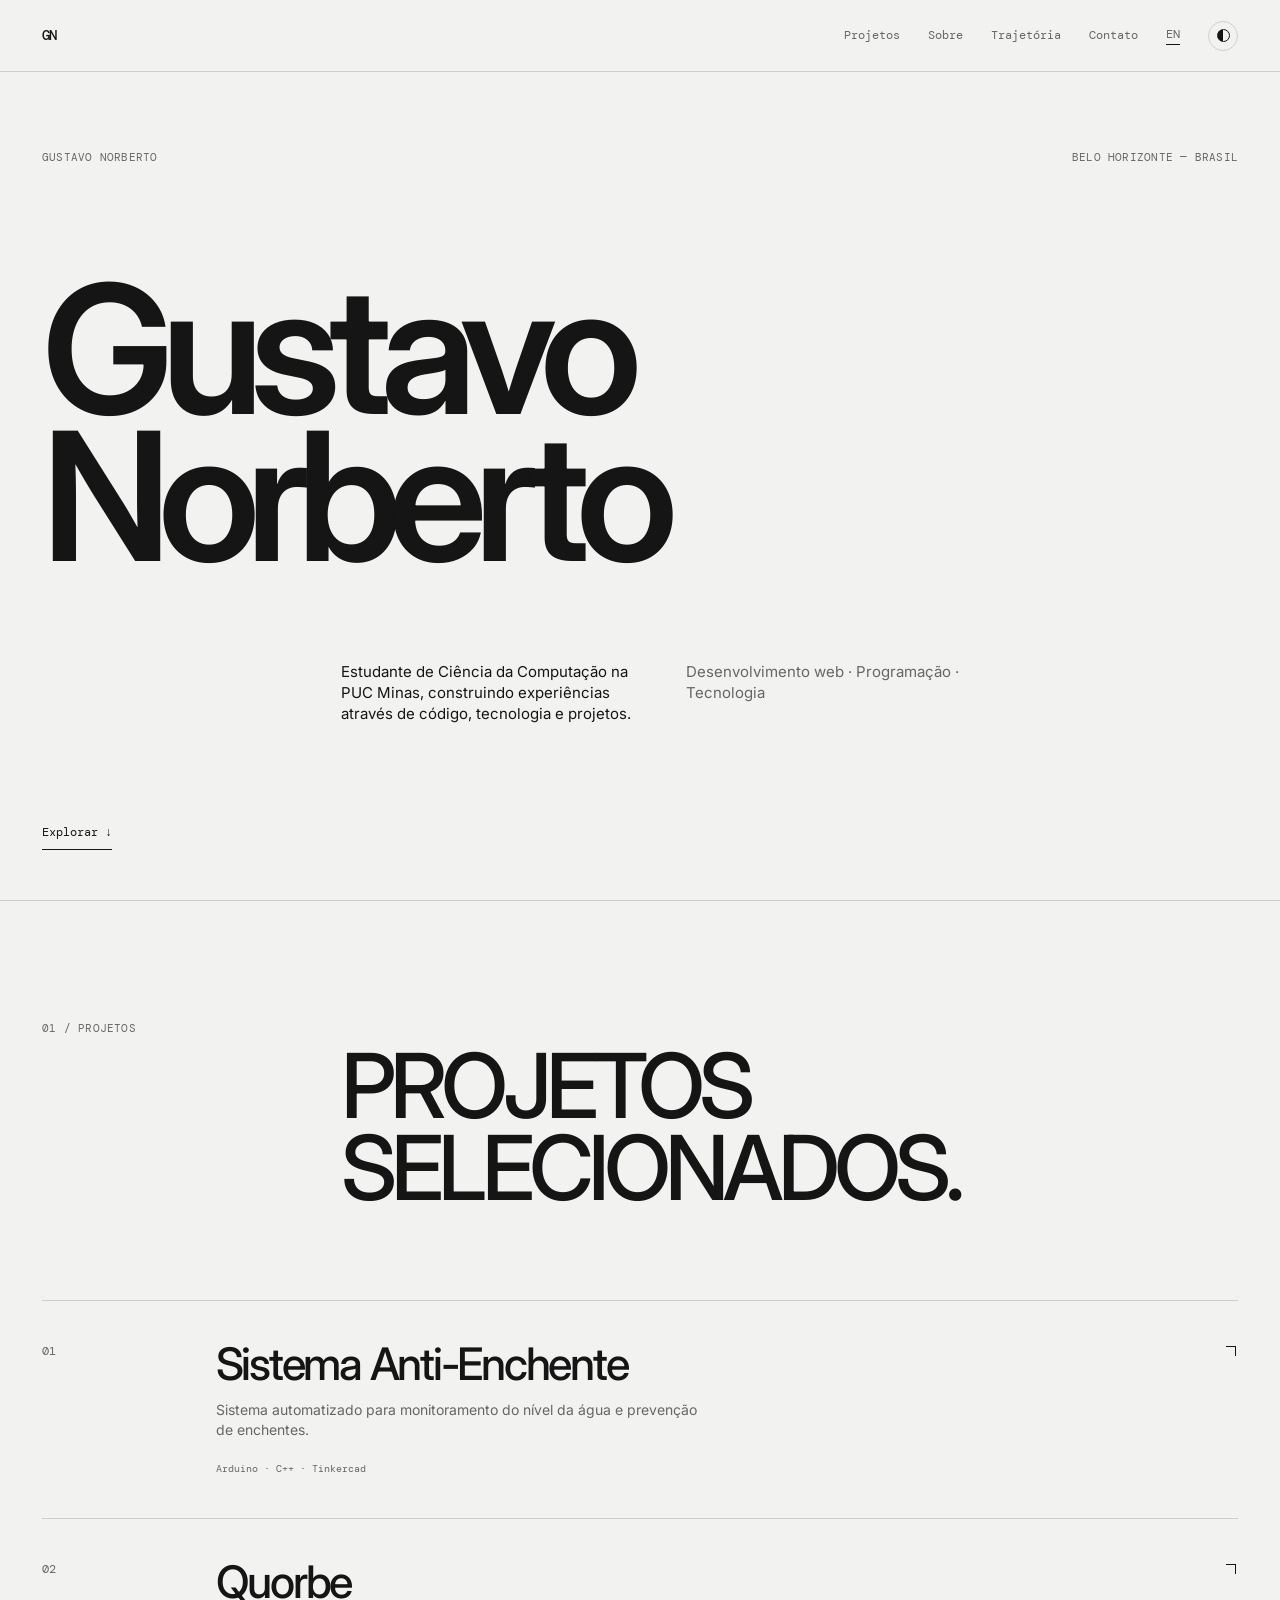
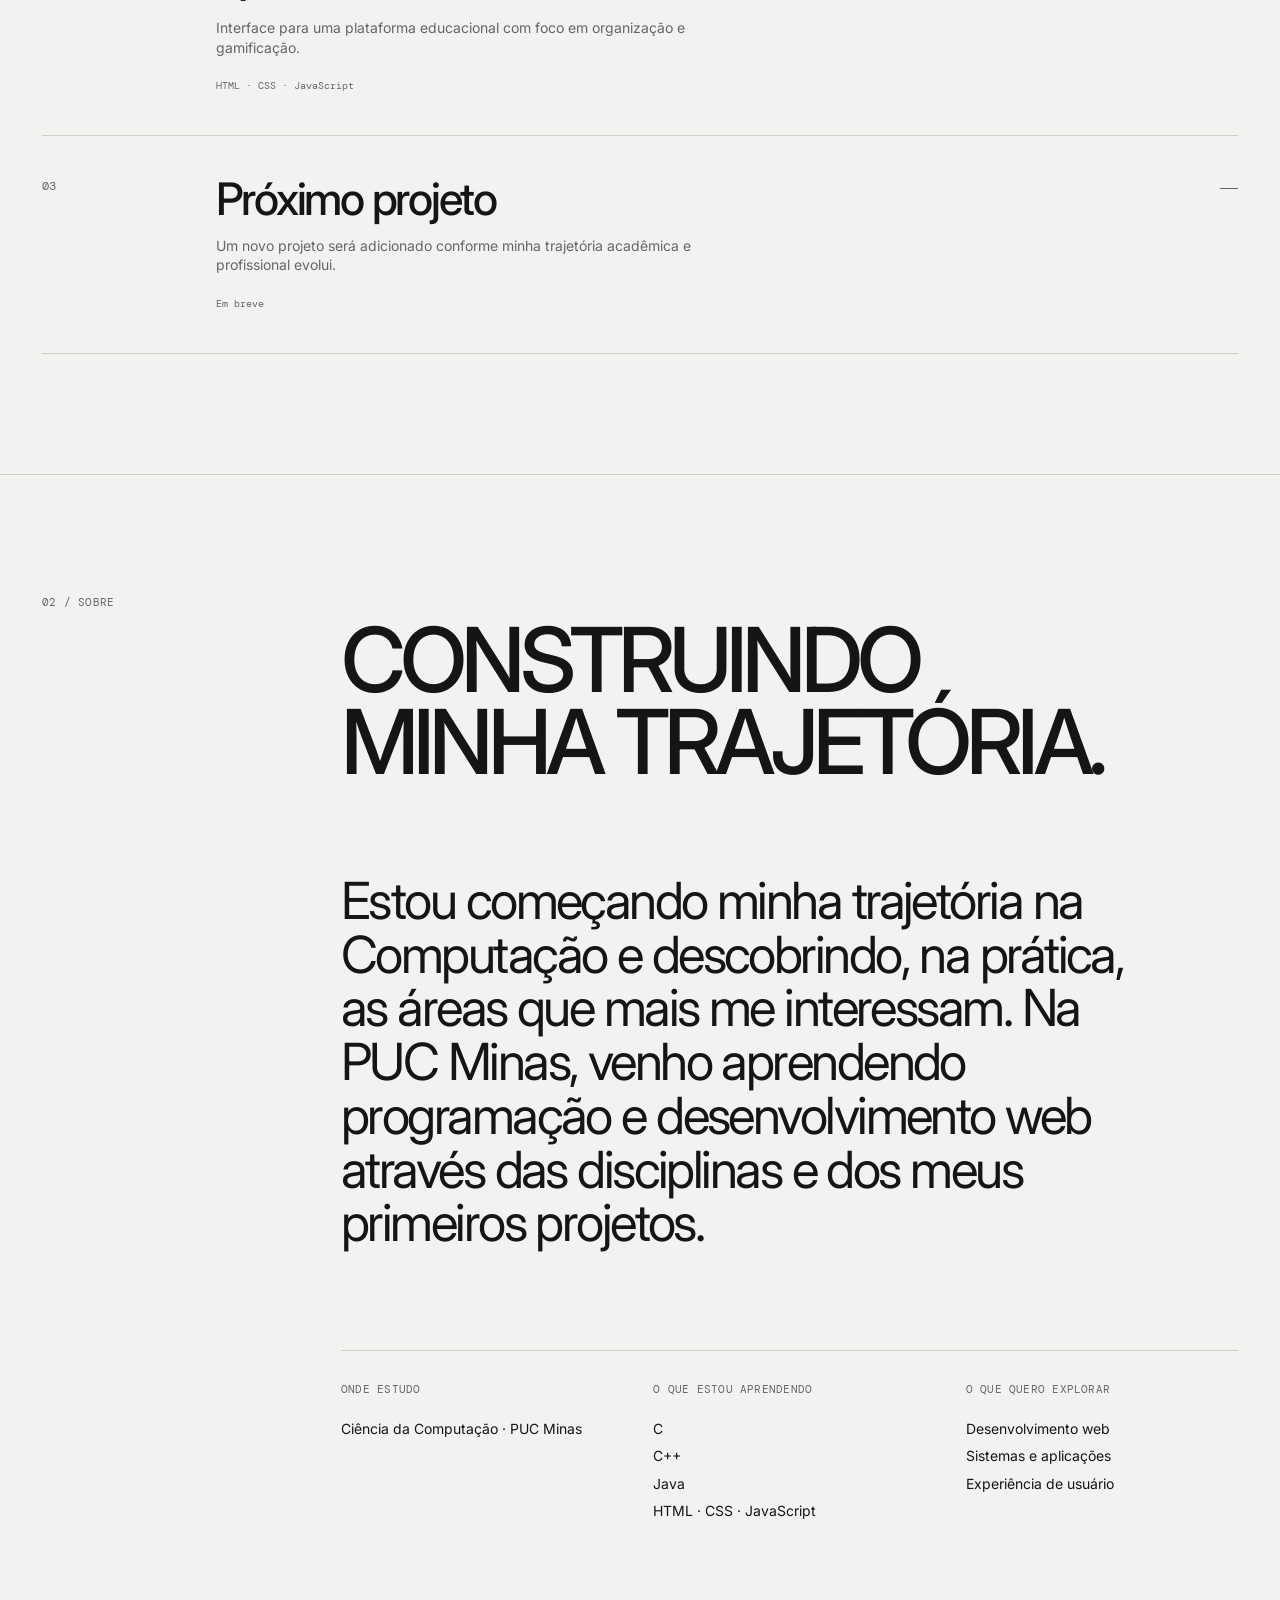
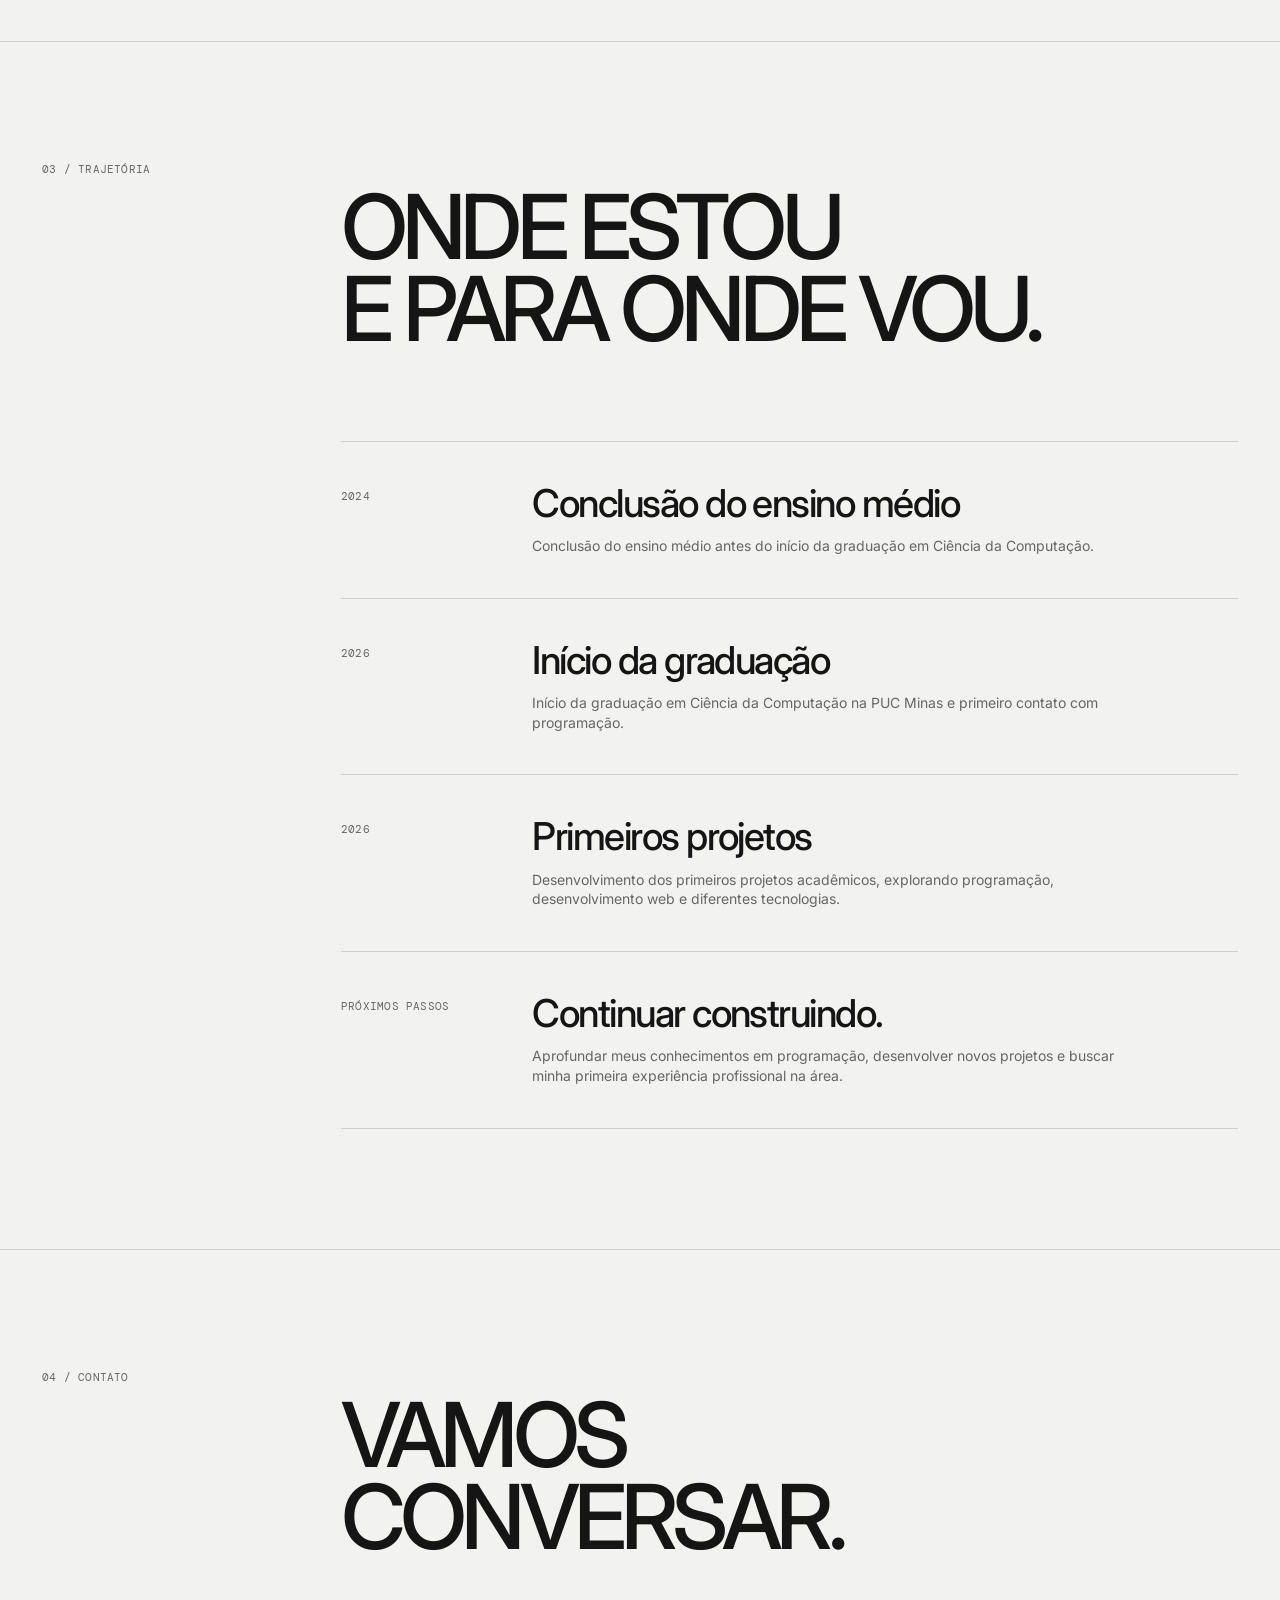
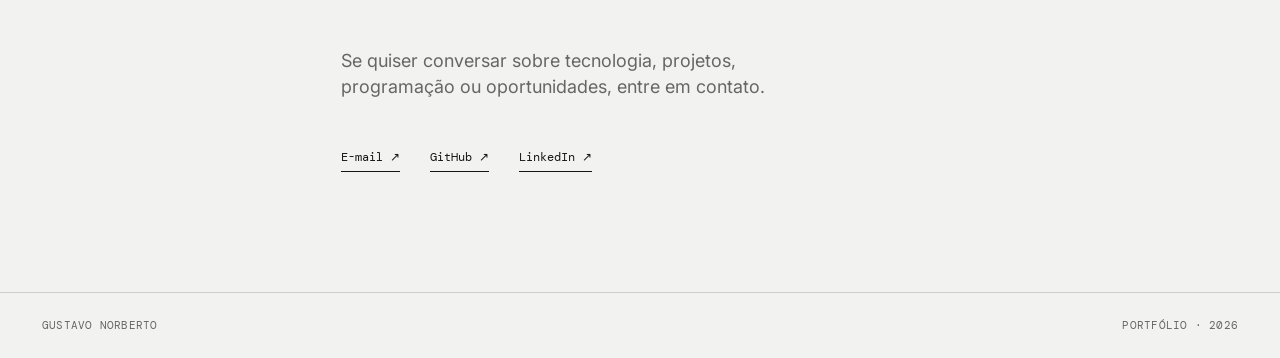
==== commit 655cdff0: "Adiciona modo escuro" ====
--- a/index.html
+++ b/index.html
@@ -4,6 +4,7 @@
 <head>
     <meta charset="UTF-8">
     <meta name="viewport" content="width=device-width, initial-scale=1.0">
+    <meta name="theme-color" content="#F2F2F0">
 
     <title>Gustavo Norberto — Portfólio</title>
 
@@ -22,7 +23,18 @@
             <a href="#trajetoria" data-pt="Trajetória" data-en="Journey">Trajetória</a>
             <a href="#contato" data-pt="Contato" data-en="Contact">Contato</a>
 
-            <button id="language-toggle">EN</button>
+            <button id="language-toggle" type="button">EN</button>
+
+            <button
+                class="theme-toggle"
+                id="theme-toggle"
+                type="button"
+                aria-label="Ativar modo escuro"
+                title="Alternar tema"
+                aria-pressed="false"
+            >
+                <span aria-hidden="true"></span>
+            </button>
         </nav>
 
     </header>
@@ -33,6 +45,7 @@
 
             <div class="hero-meta">
                 <span>Gustavo Norberto</span>
+
                 <span
                     data-pt="Belo Horizonte — Brasil"
                     data-en="Belo Horizonte — Brazil"
@@ -111,9 +124,7 @@
 
                 <a href="projeto-enchente.html" class="project">
 
-                    <span class="project-number">
-                        01
-                    </span>
+                    <span class="project-number">01</span>
 
                     <div class="project-info">
 
@@ -144,15 +155,11 @@
 
                 <a href="projeto-estudos.html" class="project">
 
-                    <span class="project-number">
-                        02
-                    </span>
+                    <span class="project-number">02</span>
 
                     <div class="project-info">
 
-                        <h3>
-                            Quorbe
-                        </h3>
+                        <h3>Quorbe</h3>
 
                         <p
                             data-pt="Interface para uma plataforma educacional com foco em organização e gamificação."
@@ -174,9 +181,7 @@
 
                 <a href="#" class="project">
 
-                    <span class="project-number">
-                        03
-                    </span>
+                    <span class="project-number">03</span>
 
                     <div class="project-info">
 
@@ -369,9 +374,7 @@
 
                 <div class="timeline-item">
 
-                    <span>
-                        2024
-                    </span>
+                    <span>2024</span>
 
                     <div>
 
@@ -396,9 +399,7 @@
 
                 <div class="timeline-item">
 
-                    <span>
-                        2026
-                    </span>
+                    <span>2026</span>
 
                     <div>
 
@@ -423,9 +424,7 @@
 
                 <div class="timeline-item">
 
-                    <span>
-                        2026
-                    </span>
+                    <span>2026</span>
 
                     <div>
 
@@ -529,15 +528,14 @@
 
                 <div class="social-links">
 
-                    <a
-                        href="mailto:gustavonmsouza@gmail.com"
-                    >
+                    <a href="mailto:gustavonmsouza@gmail.com">
                         E-mail ↗
                     </a>
 
                     <a
                         href="https://github.com/gustavonmsouza"
                         target="_blank"
+                        rel="noopener noreferrer"
                     >
                         GitHub ↗
                     </a>
@@ -545,6 +543,7 @@
                     <a
                         href="https://www.linkedin.com/in/gustavo-norberto"
                         target="_blank"
+                        rel="noopener noreferrer"
                     >
                         LinkedIn ↗
                     </a>
--- a/css/style.css
+++ b/css/style.css
@@ -1,11 +1,25 @@
 @import url('https://fonts.googleapis.com/css2?family=DM+Mono:wght@400;500&family=Inter:wght@400;500;600;700&display=swap');
 
 :root {
+    color-scheme: light;
     --cor-fundo: #F2F2F0;
     --cor-texto: #151515;
     --cor-texto-secundario: #666666;
     --cor-linha: #CFCFCA;
     --cor-fundo-suave: #E3E3DF;
+    --cor-cabecalho: rgba(242, 242, 240, 0.88);
+    --cor-sombra-tema: rgba(0, 0, 0, 0.08);
+}
+
+html.tema-escuro {
+    color-scheme: dark;
+    --cor-fundo: #171717;
+    --cor-texto: #F2F2F0;
+    --cor-texto-secundario: #A3A3A3;
+    --cor-linha: #383838;
+    --cor-fundo-suave: #252525;
+    --cor-cabecalho: rgba(23, 23, 23, 0.88);
+    --cor-sombra-tema: rgba(0, 0, 0, 0.2);
 }
 
 * {
@@ -25,12 +39,17 @@
     font-family: Inter, Arial, sans-serif;
     line-height: 1.4;
     overflow-wrap: break-word;
+    transition: background-color 0.3s ease, color 0.3s ease;
 }
 
 a {
     color: inherit;
     text-decoration: none;
     -webkit-tap-highlight-color: transparent;
+}
+
+button {
+    color: inherit;
 }
 
 header {
@@ -44,11 +63,12 @@
     align-items: center;
     justify-content: space-between;
     gap: 20px;
-    background: rgba(242, 242, 240, 0.88);
+    background: var(--cor-cabecalho);
     -webkit-backdrop-filter: blur(12px);
     backdrop-filter: blur(12px);
     border-bottom: 1px solid var(--cor-linha);
     z-index: 100;
+    transition: background-color 0.3s ease, border-color 0.3s ease;
 }
 
 .logo {
@@ -429,6 +449,47 @@
     opacity: 0.5;
 }
 
+.theme-toggle {
+    position: relative;
+    display: inline-flex;
+    align-items: center;
+    justify-content: center;
+    flex-shrink: 0;
+    width: 30px;
+    height: 30px;
+    padding: 0;
+    border: 1px solid var(--cor-linha);
+    border-radius: 50%;
+    background: transparent;
+    color: var(--cor-texto);
+    cursor: pointer;
+    transition: background-color 0.3s ease, border-color 0.3s ease, transform 0.2s ease;
+}
+
+.theme-toggle:hover {
+    background: var(--cor-fundo-suave);
+    transform: rotate(12deg);
+}
+
+.theme-toggle span {
+    display: block;
+    width: 13px;
+    height: 13px;
+    border: 1.5px solid currentColor;
+    border-radius: 50%;
+    background: linear-gradient(90deg, currentColor 50%, transparent 50%);
+    transition: transform 0.3s ease, background 0.3s ease;
+}
+
+html.tema-escuro .theme-toggle span {
+    width: 12px;
+    height: 12px;
+    border: 1.5px solid currentColor;
+    border-radius: 50%;
+    background: transparent;
+    box-shadow: 0 -7px 0 -5px currentColor, 0 7px 0 -5px currentColor, 7px 0 0 -5px currentColor, -7px 0 0 -5px currentColor;
+}
+
 footer {
     max-width: 1440px;
     margin: 0 auto;
@@ -458,6 +519,11 @@
         font-size: 10px;
     }
 
+    .theme-toggle {
+        width: 27px;
+        height: 27px;
+    }
+
     section {
         padding: 90px 20px;
     }
@@ -586,6 +652,11 @@
 
     #language-toggle {
         font-size: 9px;
+    }
+
+    .theme-toggle {
+        width: 25px;
+        height: 25px;
     }
 
     section {
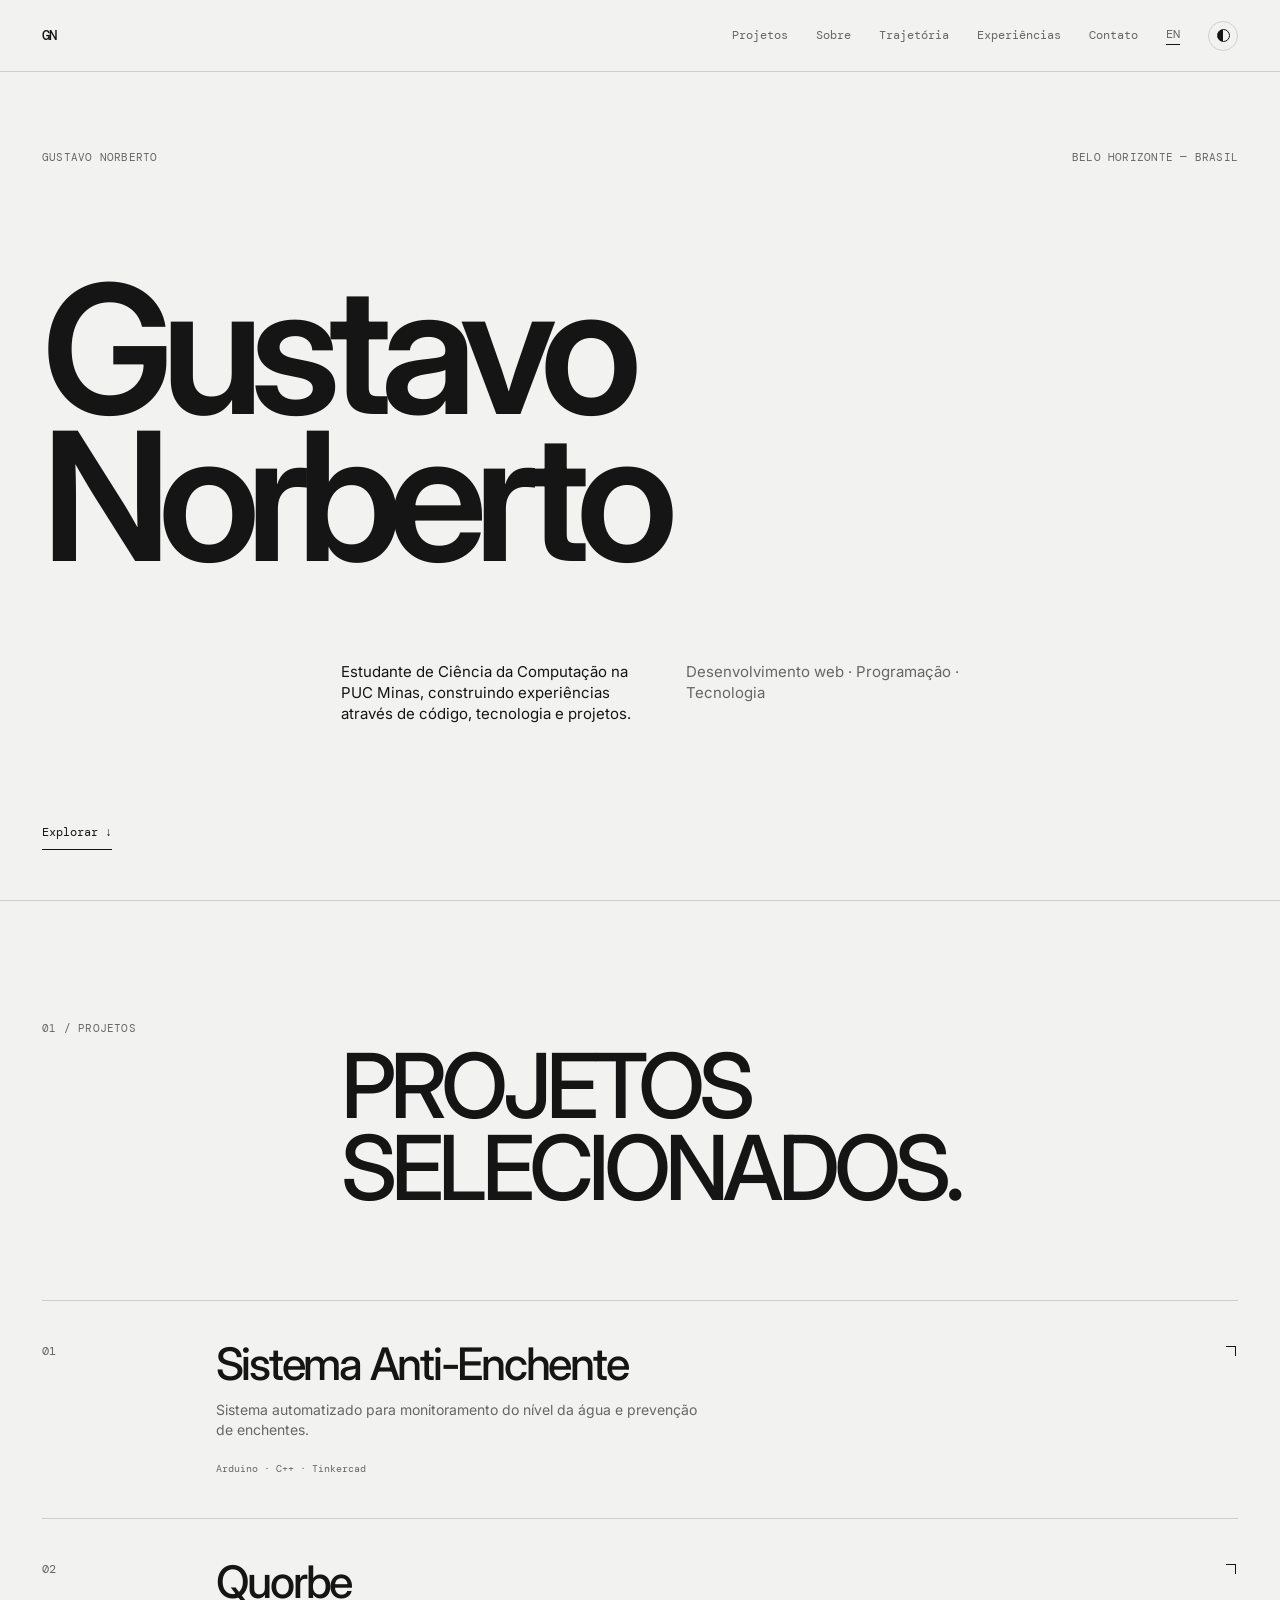
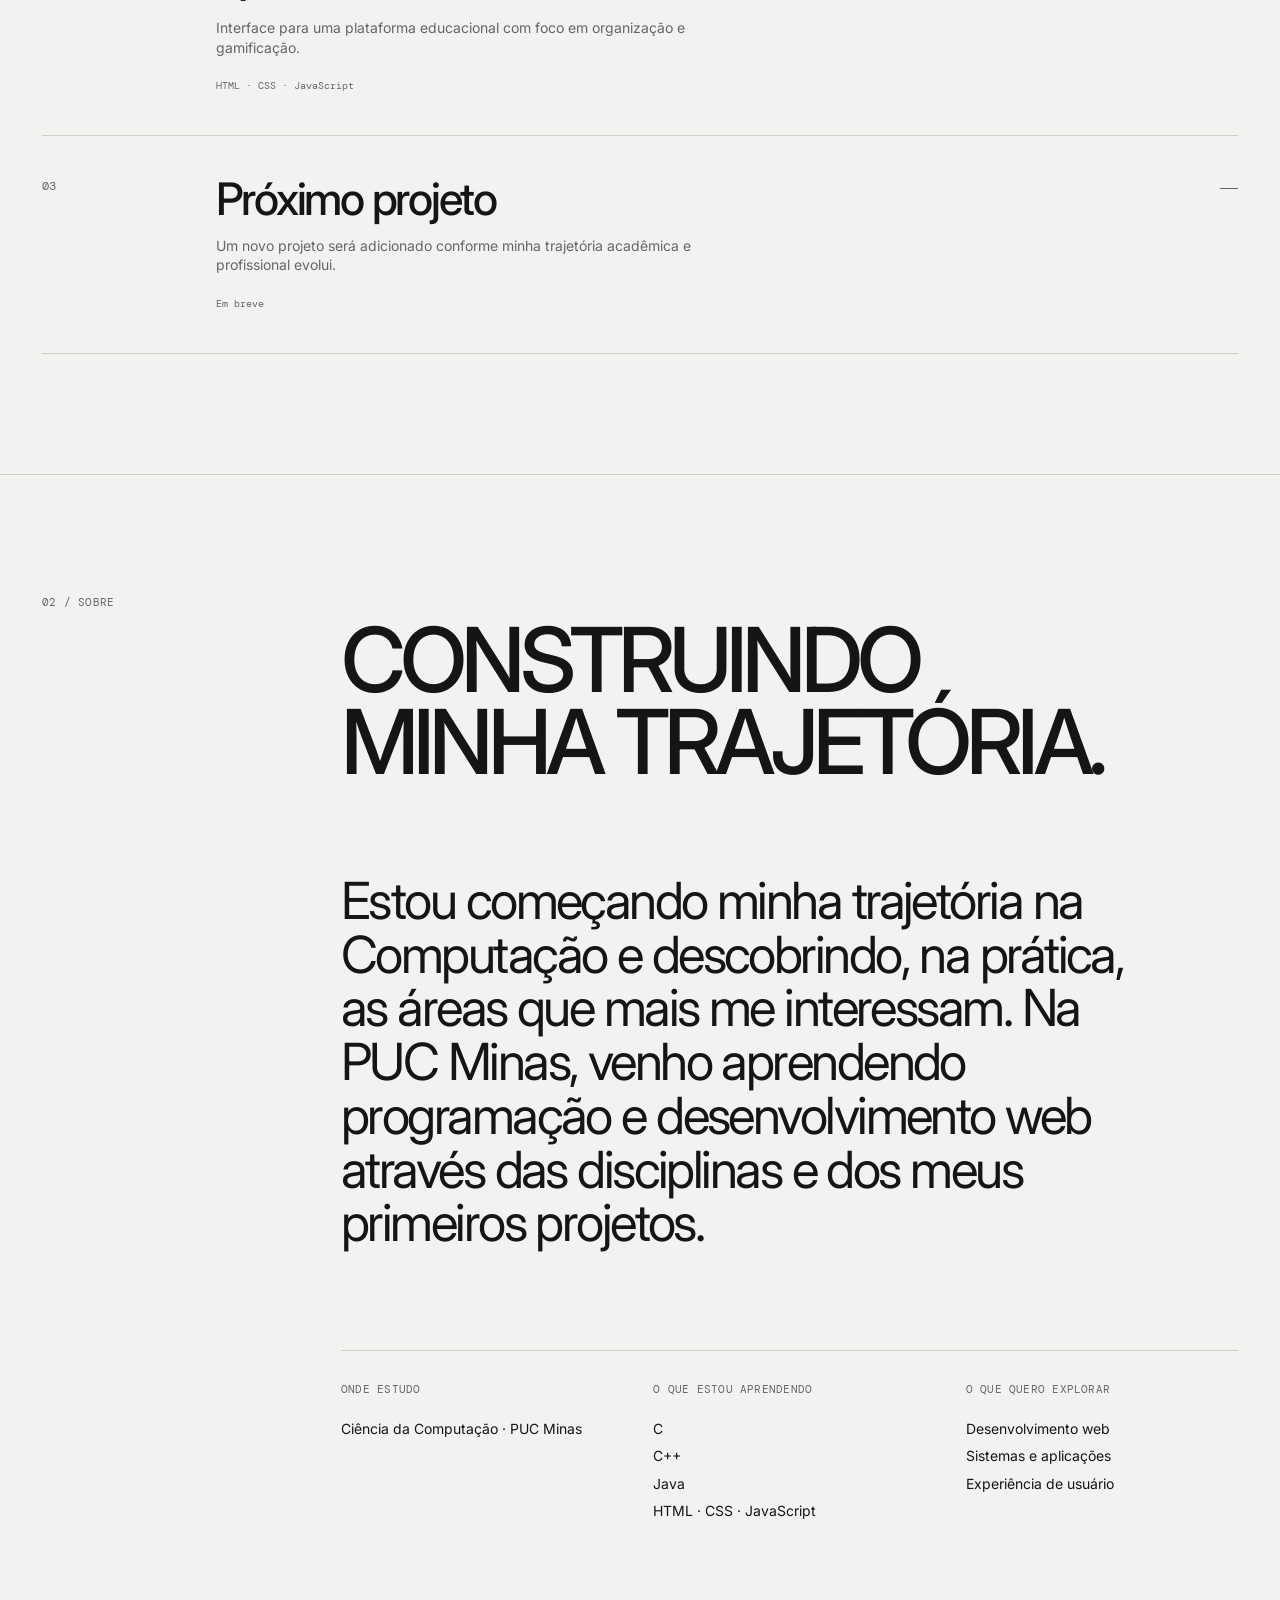
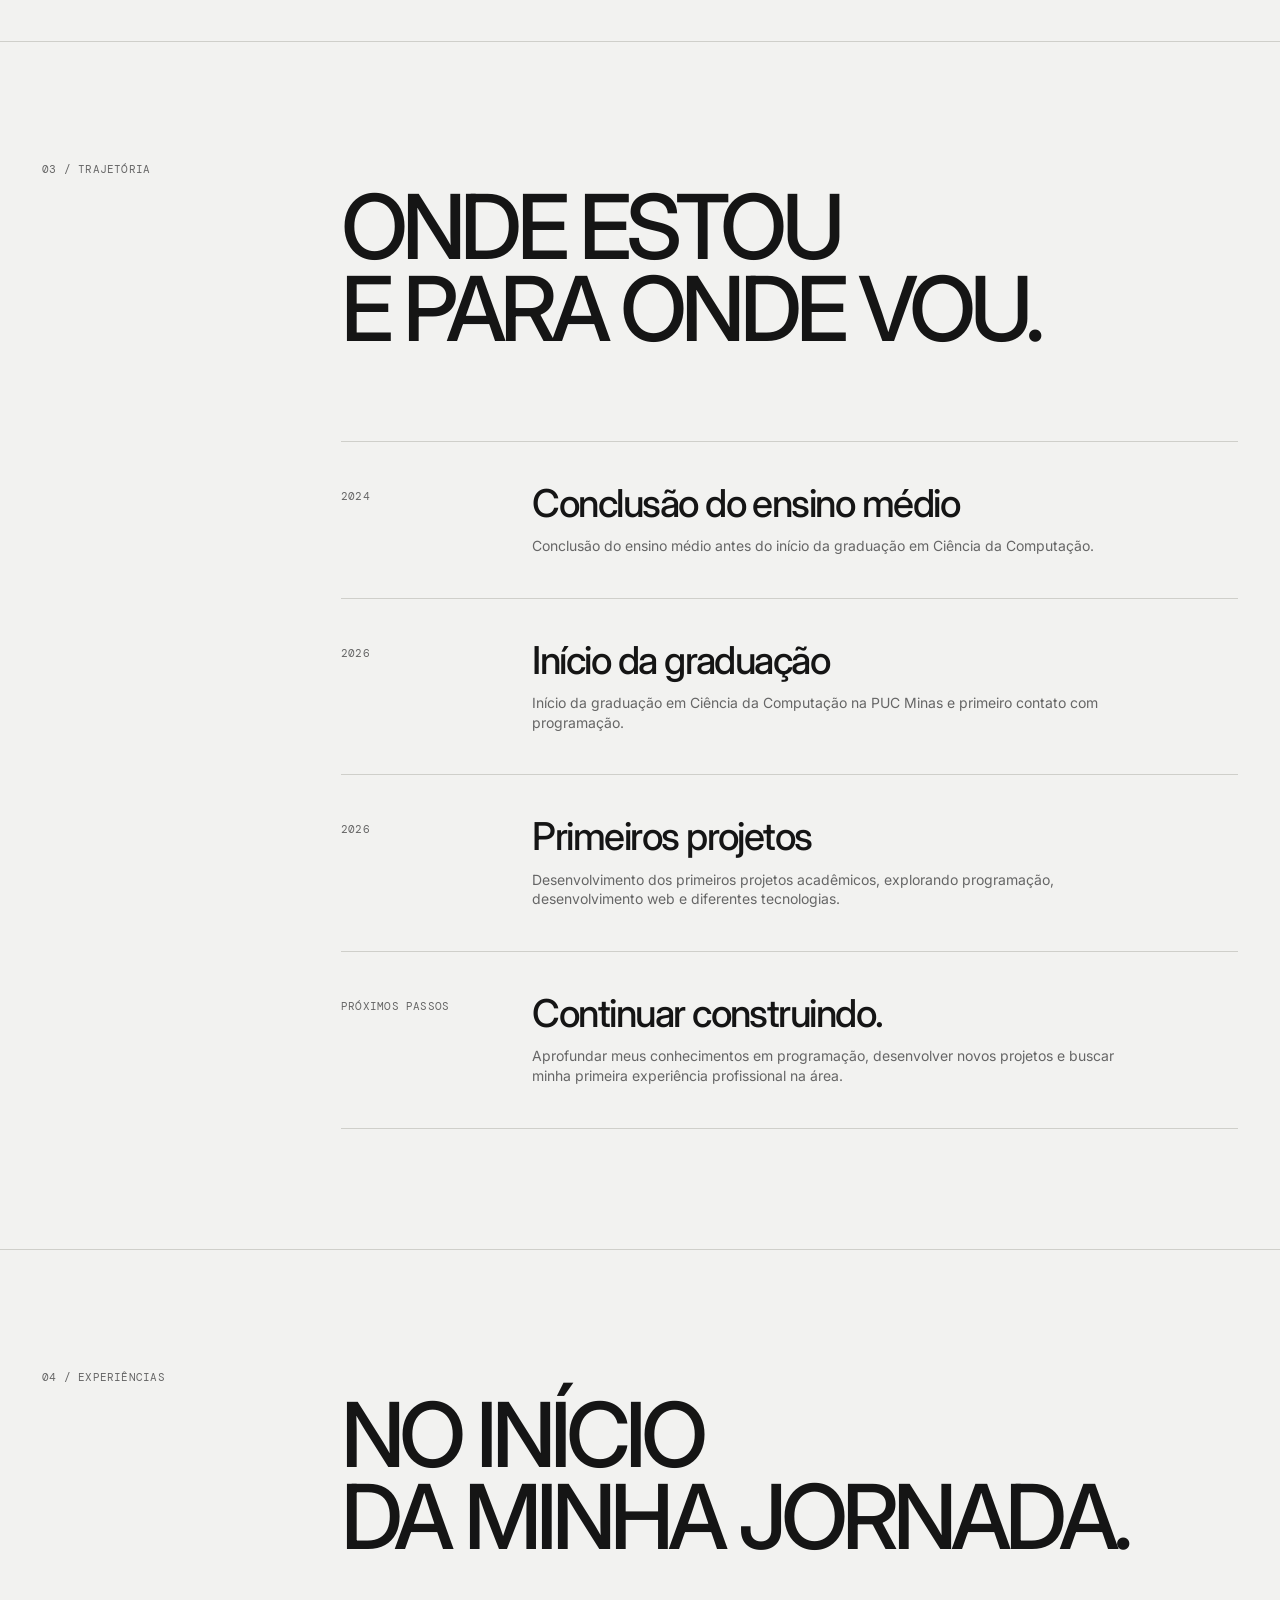
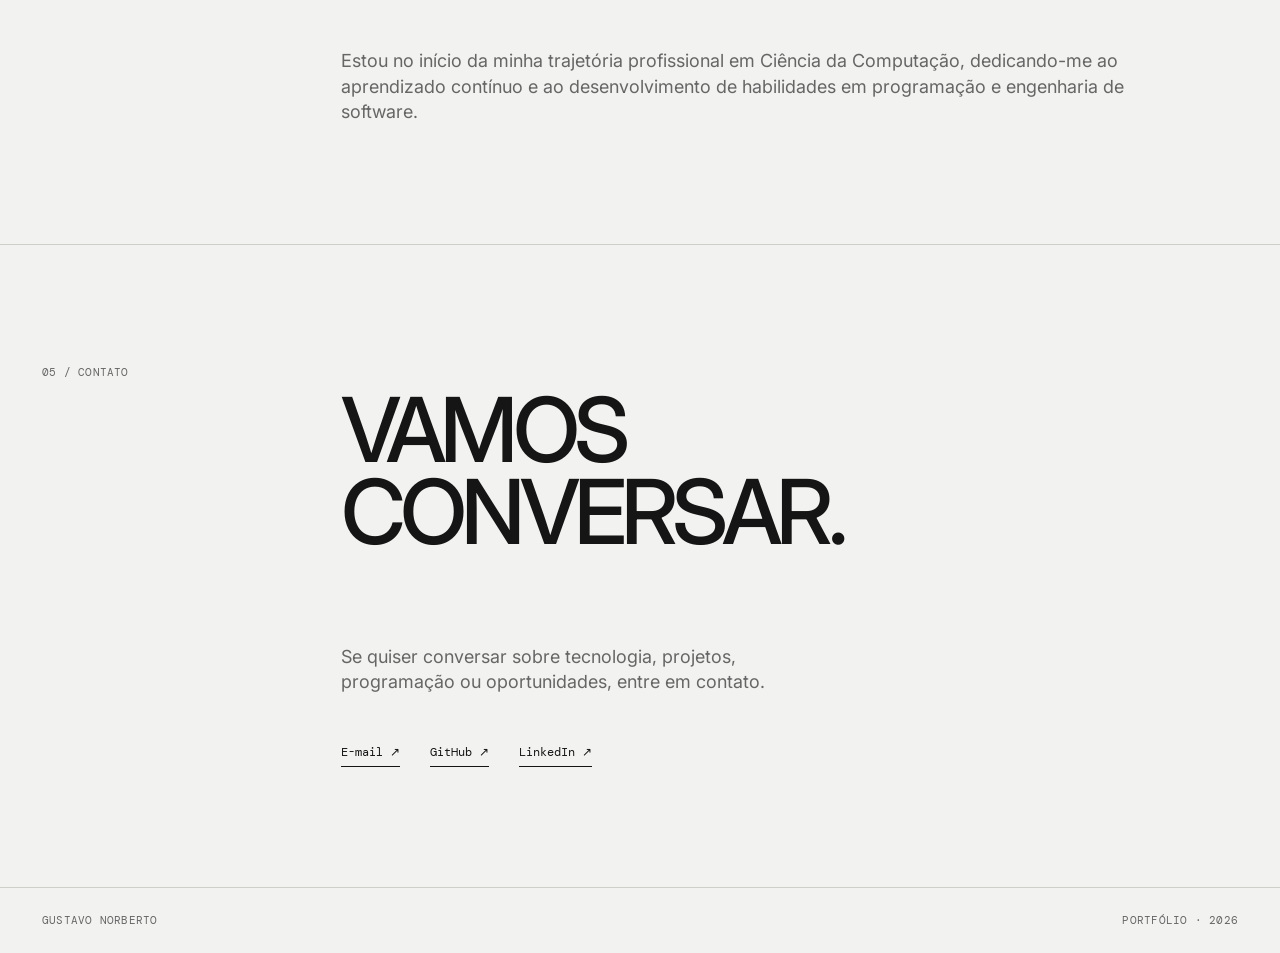
==== commit a38589f8: "Atualiza a aba experiencia e README" ====
--- a/index.html
+++ b/index.html
@@ -21,6 +21,7 @@
             <a href="#projetos" data-pt="Projetos" data-en="Projects">Projetos</a>
             <a href="#sobre" data-pt="Sobre" data-en="About">Sobre</a>
             <a href="#trajetoria" data-pt="Trajetória" data-en="Journey">Trajetória</a>
+            <a href="#experiencias" data-pt="Experiências" data-en="Experience">Experiências</a>
             <a href="#contato" data-pt="Contato" data-en="Contact">Contato</a>
 
             <button id="language-toggle" type="button">EN</button>
@@ -483,15 +484,61 @@
 
         </section>
 
+        <section class="experience" id="experiencias">
+
+            <div class="section-intro">
+
+                <span
+                    data-pt="04 / Experiências"
+                    data-en="04 / Experience"
+                >
+                    04 / Experiências
+                </span>
+
+                <div>
+
+                    <h2>
+                        <span
+                            data-pt="No início"
+                            data-en="At the beginning"
+                        >
+                            No início
+                        </span>
+                        <br>
+                        <span
+                            data-pt="da minha jornada."
+                            data-en="of my journey."
+                        >
+                            da minha jornada.
+                        </span>
+                    </h2>
+
+                </div>
+
+            </div>
+
+            <div class="experience-content">
+
+                <p
+                    data-pt="Estou no início da minha trajetória profissional em Ciência da Computação, dedicando-me ao aprendizado contínuo e ao desenvolvimento de habilidades em programação e engenharia de software."
+                    data-en="I am at the beginning of my professional journey in Computer Science, focusing on continuous learning and developing my skills in programming and software engineering."
+                >
+                    Estou no início da minha trajetória profissional em Ciência da Computação, dedicando-me ao aprendizado contínuo e ao desenvolvimento de habilidades em programação e engenharia de software.
+                </p>
+
+            </div>
+
+        </section>
+
         <section class="contact" id="contato">
 
             <div class="section-intro">
 
                 <span
-                    data-pt="04 / Contato"
-                    data-en="04 / Contact"
-                >
-                    04 / Contato
+                    data-pt="05 / Contato"
+                    data-en="05 / Contact"
+                >
+                    05 / Contato
                 </span>
 
                 <div>
--- a/css/style.css
+++ b/css/style.css
@@ -181,6 +181,7 @@
 .projects,
 .about,
 .timeline,
+.experience,
 .contact {
     border-top: 1px solid var(--cor-linha);
 }
@@ -402,6 +403,16 @@
     margin-top: 14px;
     color: var(--cor-texto-secundario);
     font-size: 14px;
+}
+
+.experience-content {
+    margin-left: 25%;
+    max-width: 800px;
+}
+
+.experience-content p {
+    font-size: 18px;
+    color: var(--cor-texto-secundario);
 }
 
 .contact-content {
@@ -607,7 +618,8 @@
     }
 
     .timeline-list,
-    .contact-content {
+    .contact-content,
+    .experience-content {
         margin-left: 0;
     }
 
@@ -714,7 +726,8 @@
         font-size: 30px;
     }
 
-    .contact-content > p {
+    .contact-content > p,
+    .experience-content p {
         font-size: 16px;
     }
 
